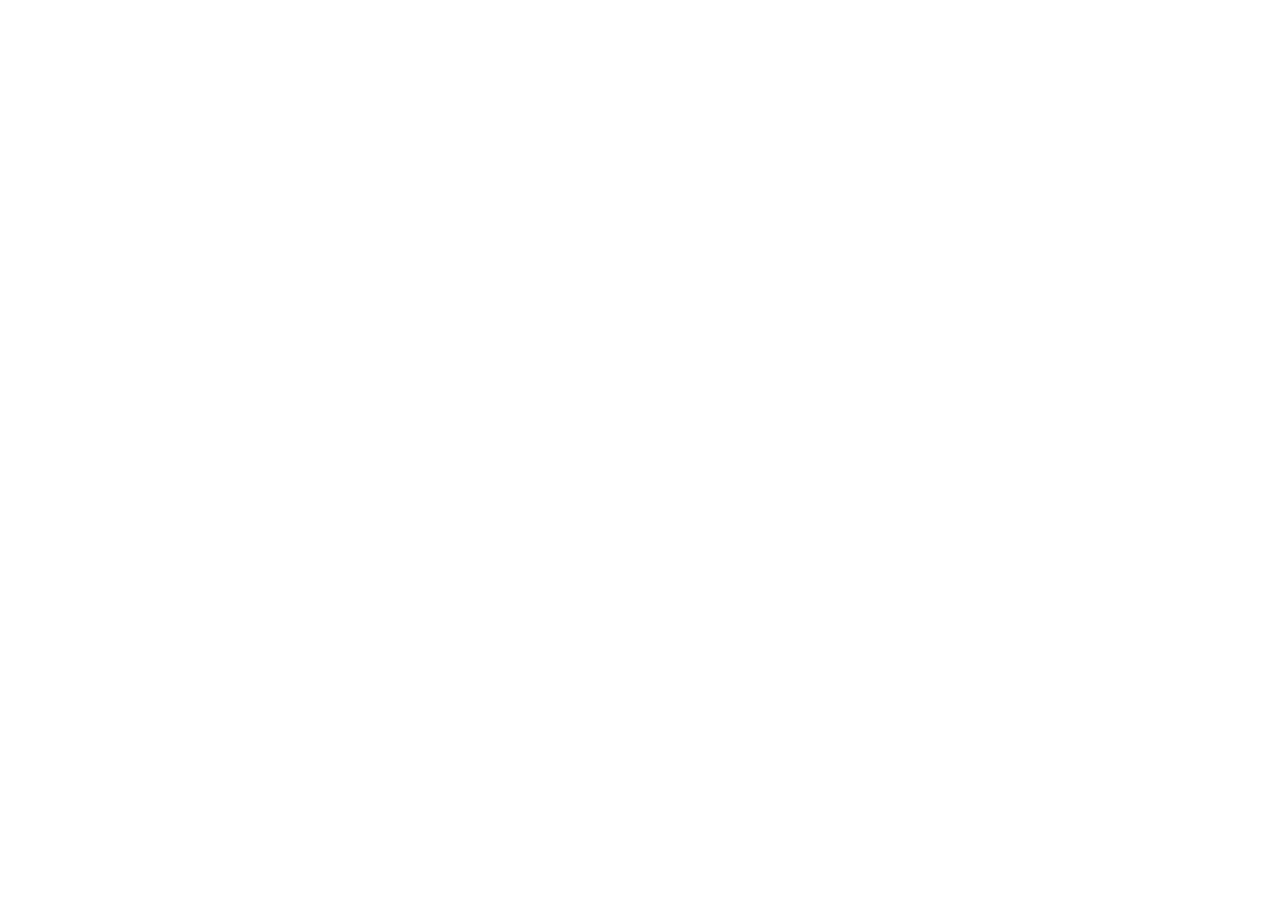
==== index.html @ 248a0bf5 "Added title and connected the stylesheet" ====
<!DOCTYPE html>
<html lang="en">

<head>
    <meta charset="UTF-8">
    <meta name="viewport" content="width=device-width, initial-scale=1.0"> 
    <link rel="stylesheet" href="style.css">
    <title>Frolik</title>
</head>

<body>

</body>

</html>
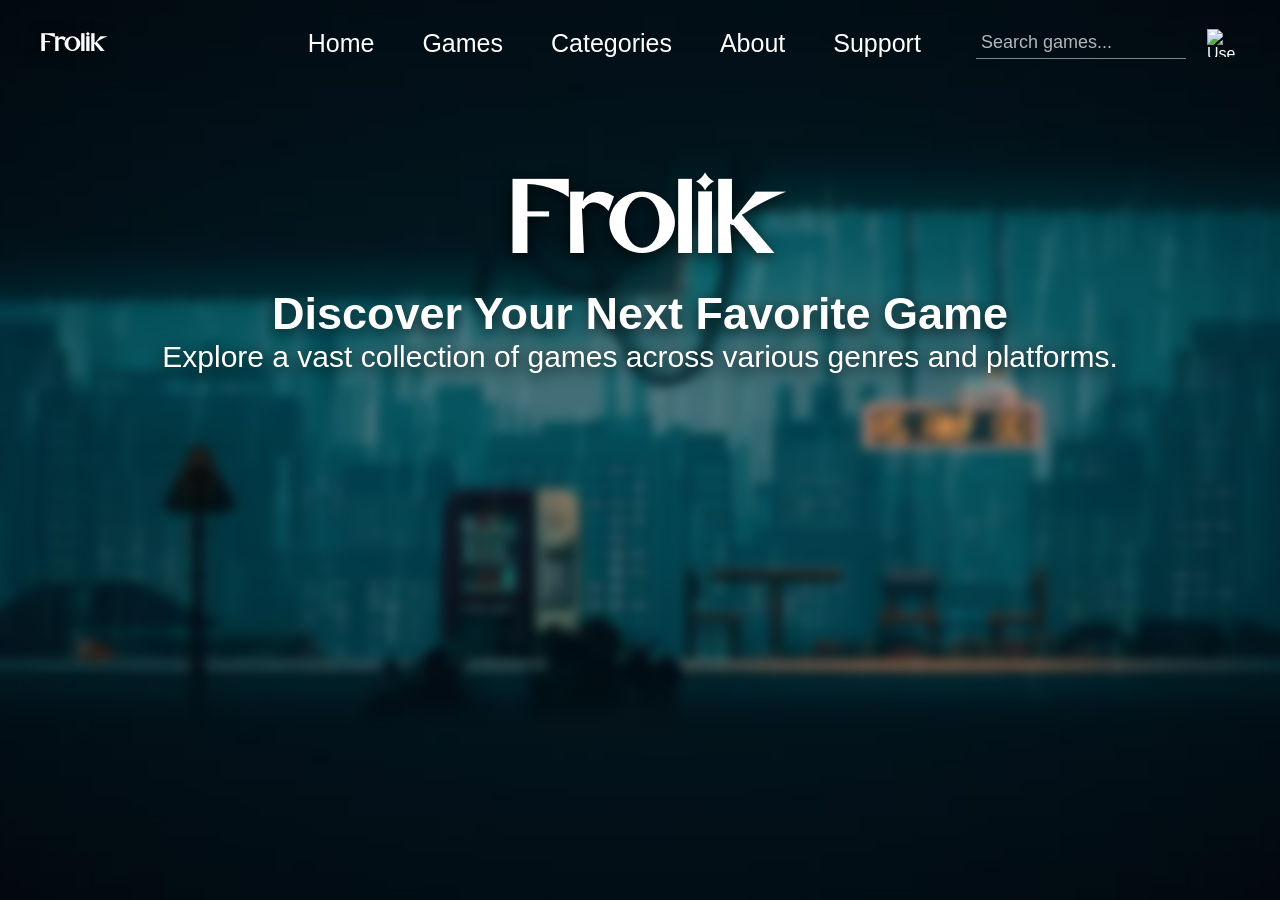
==== commit 95ccc985: "Designed HomePage with Html skeleton and Css styling along with hover and change feature" ====
--- a/index.html
+++ b/index.html
@@ -9,6 +9,36 @@
 </head>
 
 <body>
+    <nav class="navbar">
+        <div class="nav-left">
+            <h1><a href="#">Frolik</a></h1>
+        </div>
+
+        <ul class="nav-centre">
+            <li><a href="#">Home</a></li>
+            <li><a href="#">Games</a></li>
+            <li><a href="#">Categories</a></li>
+            <li><a href="#">About</a></li>
+            <li><a href="#">Support</a></li>
+        </ul>
+
+        <div class="nav-right">
+            <div class="search-bar">
+                <input type="text" placeholder="Search games...">
+            </div>
+            <div class="user-profile">
+                <a href="#"><img src="images/prof.png" alt="User Profile"></a>
+            </div>
+        </div>
+    </nav>
+
+    <header class="hero">
+        <div class="hero-content">
+            <h1>Frolik</h1>
+            <h2>Discover Your Next Favorite Game</h2>
+            <p>Explore a vast collection of games across various genres and platforms.</p>
+        </div>
+    </header>
 
 </body>
 
--- a/style.css
+++ b/style.css
@@ -0,0 +1,140 @@
+*{
+    font-family: 'Arial', sans-serif;
+    color: white;
+}
+
+@font-face{
+    font-family: 'Amoria';
+    src: url('Fonts/amoria.otf') format('opentype');
+}
+
+p, h1, h2{
+    margin: 0;
+    text-shadow: 0 4px 15px rgba(0, 0, 0, 0.8);
+}
+
+body::before{
+    background-image: url('Images/bg.jpg');
+    background-size: cover;
+    background-position: center;
+    content: '';
+    position: fixed;
+    top: 0;
+    left: 0;
+    z-index: -1;
+    width: 100%;
+    height: 100%;
+    pointer-events: none;
+    filter: blur(5px);
+    transform: scale(1.05);
+}
+
+.navbar{
+    display: flex;
+    justify-content: space-between;
+    position: relative;
+    align-items: center;
+    padding: 1rem 2rem;
+}
+
+.navbar img{
+    width: 28px;
+    height: 28px;
+}
+
+.nav-centre{
+    display: flex;
+    list-style: none;
+    position: absolute;
+    left: 50%;
+    transform: translateX(-57%);
+    gap: 3rem;
+}
+
+.nav-centre li a{
+    text-decoration: none;
+    font-weight: 500;
+    font-size: 25px;
+    transition: all 0.3s ease-out;
+}
+
+.nav-centre a:hover{
+    padding:5px;
+    border-radius: 20px;
+    background: rgba(255, 255, 255, 0.2);
+    box-shadow: 0 4px 15px rgba(0, 0, 0, 0.2);
+    backdrop-filter: blur(10px);
+    transition: all 0.3s ease;
+}
+
+.nav-left h1 a{
+    text-decoration: none;
+    font-family: 'Amoria';
+    transition: all 0.3s ease-out;
+}
+
+.nav-left h1 a:hover{
+    color: #D2CF9A;
+    transition: all 0.3s ease;
+}
+
+.nav-right{
+    display: flex;
+    justify-content: space-between;
+    align-items: center;
+    gap: 1rem;
+}
+
+nav .nav-right a{
+    padding: 5px 5px;
+    display: flex;
+    justify-content: center;
+    align-items: center;
+    transition: all 0.3s ease-out;
+}
+
+nav .nav-right a:hover{
+    border-radius: 20px;
+    background: rgba(255, 255, 255, 0.2);
+    box-shadow: 0 4px 15px rgba(0, 0, 0, 0.2);
+    backdrop-filter: blur(10px);
+    transition: all 0.3s ease-out;
+}
+
+.hero{
+    display: flex;
+    flex-direction: column;
+    justify-content: center;
+    align-items: center;
+    text-align: center;
+    font-size: 30px;
+    min-height: 42vh;
+    gap: 10px;
+}
+
+.hero h1{
+    font-family: 'Amoria';
+    font-size: 100px;
+    padding: 15px;
+}
+
+.search-bar input{
+    border-radius: 0px;
+    width: 200px;
+    padding: 5px;
+    border: none;
+    font-size: 18px;
+    background: transparent;
+    backdrop-filter: blur(10px);
+    border-bottom: 1px solid rgba(255, 255, 255, 0.5);
+}
+
+.search-bar input:focus{
+    outline: none;
+    border-color: rgba(255, 255, 255, 0.7);
+    color: white;
+}
+
+.search-bar input::placeholder{
+    color: rgba(255, 255, 255, 0.7);
+}
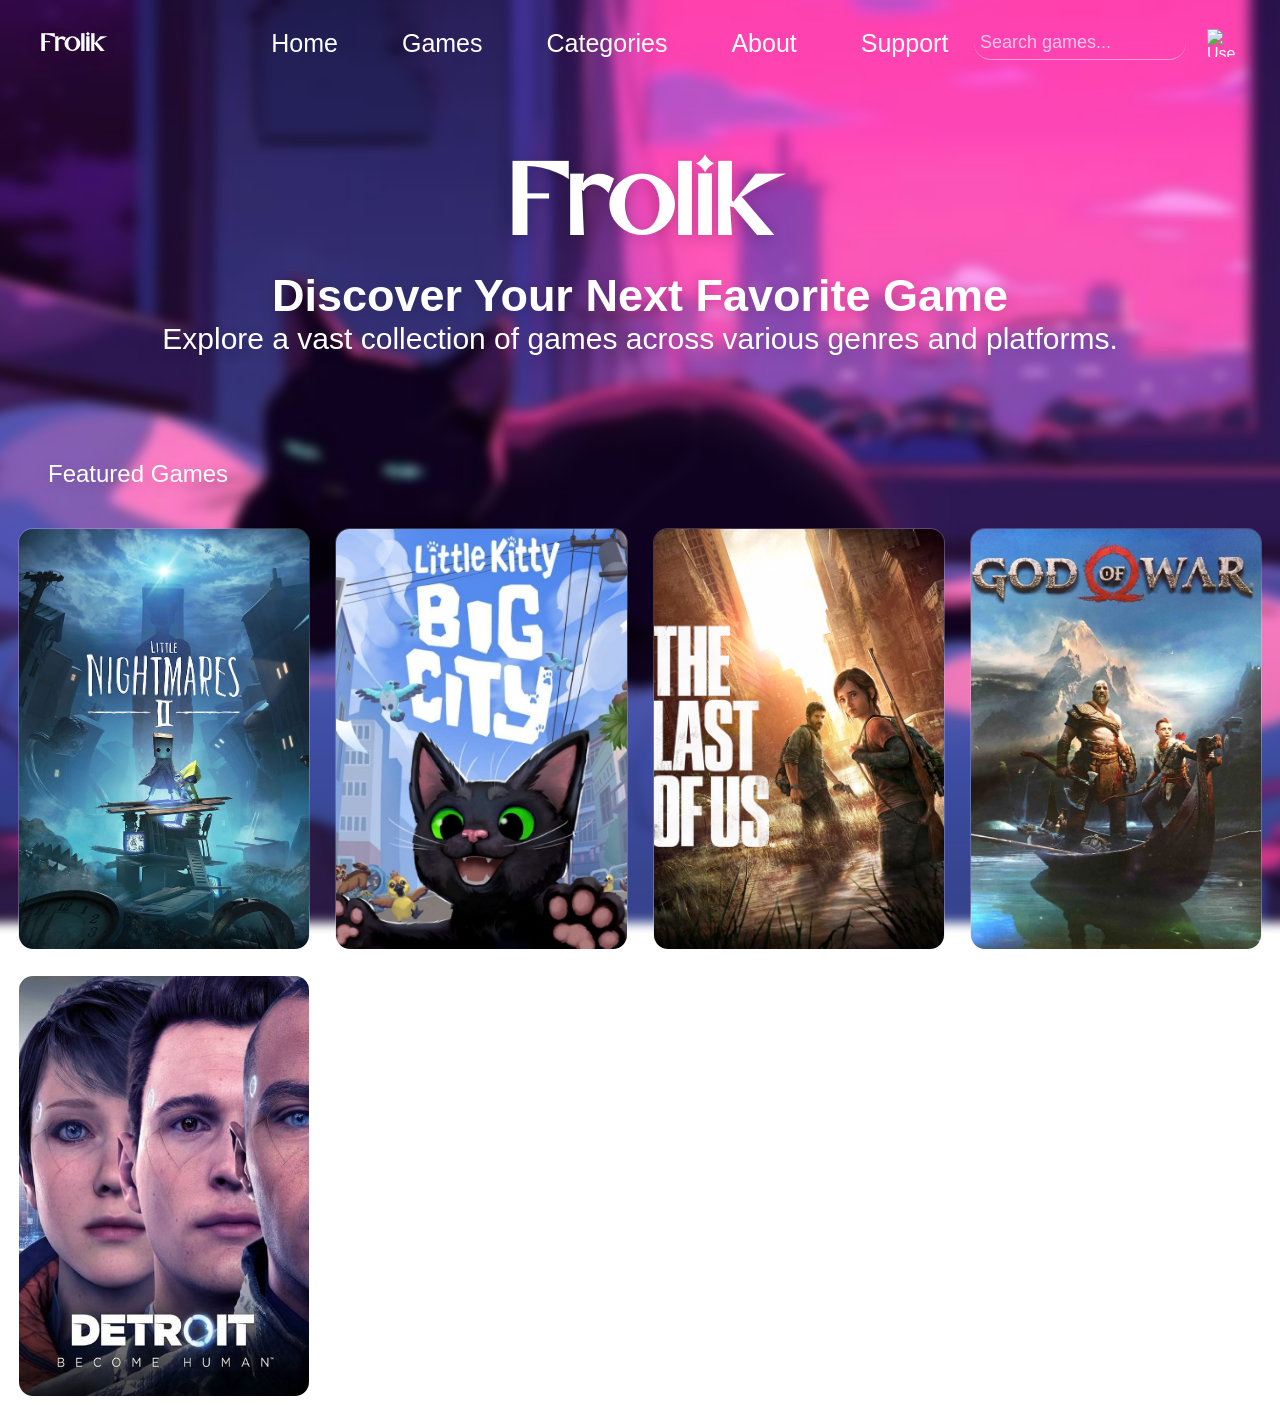
==== commit 03b1f14c: "Added the required stuff to Homepage other than the Footer" ====
--- a/index.html
+++ b/index.html
@@ -39,6 +39,27 @@
             <p>Explore a vast collection of games across various genres and platforms.</p>
         </div>
     </header>
+    <section class="games-scroll">
+        <h2>Featured Games</h2>
+        <div class="cards-container">
+            <div class="game-card">
+                <img src="Images/cover1.jpg" alt="Game Cover">
+            </div>
+                        <div class="game-card">
+                <img src="Images/cover2.jpg" alt="Game Cover">
+            </div>
+                        <div class="game-card">
+                <img src="Images/cover3.jpg" alt="Game Cover">
+            </div>
+                        <div class="game-card">
+                <img src="Images/cover4.jpg" alt="Game Cover">
+            </div>
+                        <div class="game-card">
+                <img src="Images/cover5.jpg" alt="Game Cover">
+            </div>
+        </div>
+
+    </section>
 
 </body>
 
--- a/style.css
+++ b/style.css
@@ -1,5 +1,5 @@
 *{
-    font-family: 'Arial', sans-serif;
+    font-family: 'Inter', sans-serif;
     color: white;
 }
 
@@ -8,15 +8,26 @@
     src: url('Fonts/amoria.otf') format('opentype');
 }
 
+@font-face{
+    font-family: 'Aurora';
+    src: url('Fonts/aurora.otf') format('opentype');
+}
+
+@font-face{
+    font-family: 'Magic';
+    src: url('Fonts/magicretro.ttf') format('truetype');
+}
+
 p, h1, h2{
     margin: 0;
-    text-shadow: 0 4px 15px rgba(0, 0, 0, 0.8);
+    text-shadow: 0 4px 15px rgba(0, 0, 0, 0.2);
 }
 
 body::before{
-    background-image: url('Images/bg.jpg');
+    background-image: url('Images/bg5.jpg');
     background-size: cover;
     background-position: center;
+    background-repeat: no-repeat;
     content: '';
     position: fixed;
     top: 0;
@@ -48,7 +59,7 @@
     position: absolute;
     left: 50%;
     transform: translateX(-57%);
-    gap: 3rem;
+    gap: 4rem;
 }
 
 .nav-centre li a{
@@ -61,7 +72,7 @@
 .nav-centre a:hover{
     padding:5px;
     border-radius: 20px;
-    background: rgba(255, 255, 255, 0.2);
+    background: rgba(255, 255, 255, 0.1);
     box-shadow: 0 4px 15px rgba(0, 0, 0, 0.2);
     backdrop-filter: blur(10px);
     transition: all 0.3s ease;
@@ -74,7 +85,7 @@
 }
 
 .nav-left h1 a:hover{
-    color: #D2CF9A;
+    font-size: 30px;
     transition: all 0.3s ease;
 }
 
@@ -98,7 +109,7 @@
     background: rgba(255, 255, 255, 0.2);
     box-shadow: 0 4px 15px rgba(0, 0, 0, 0.2);
     backdrop-filter: blur(10px);
-    transition: all 0.3s ease-out;
+    transition: all 0.3s ease-in;
 }
 
 .hero{
@@ -108,7 +119,7 @@
     align-items: center;
     text-align: center;
     font-size: 30px;
-    min-height: 42vh;
+    min-height: 38vh;
     gap: 10px;
 }
 
@@ -119,9 +130,9 @@
 }
 
 .search-bar input{
-    border-radius: 0px;
+    border-radius: 50px;
     width: 200px;
-    padding: 5px;
+    padding: 6px;
     border: none;
     font-size: 18px;
     background: transparent;
@@ -131,10 +142,46 @@
 
 .search-bar input:focus{
     outline: none;
+    width: 210px;
     border-color: rgba(255, 255, 255, 0.7);
     color: white;
 }
 
 .search-bar input::placeholder{
     color: rgba(255, 255, 255, 0.7);
+}
+
+.cards-container{
+    display: grid;
+    grid-template-columns: repeat(auto-fit, minmax(260px, 1fr));
+    gap: 25px;
+    padding: 0px 10px;
+}
+
+.game-card img{
+    display: block;
+    width: 100%;
+    height: 420px;
+    object-fit: cover;
+    object-position: top;
+}
+
+.game-card{
+    background: rgba(255, 255, 255, 0.08);
+    backdrop-filter: blur(12px);
+    border: 1px solid rgba(255, 255, 255, 0.15);
+    border-radius: 15px;
+    overflow: hidden;
+    transition: transform 0.3s ease, box-shadow 0.3s ease;
+}
+
+.game-card:hover{
+    transform: translateY(-8px);
+    border-color: rgba(255, 255, 255, 0.4);
+}
+
+.games-scroll h2{
+    text-align: left;
+    padding: 40px;
+    font-weight: lighter;
 }
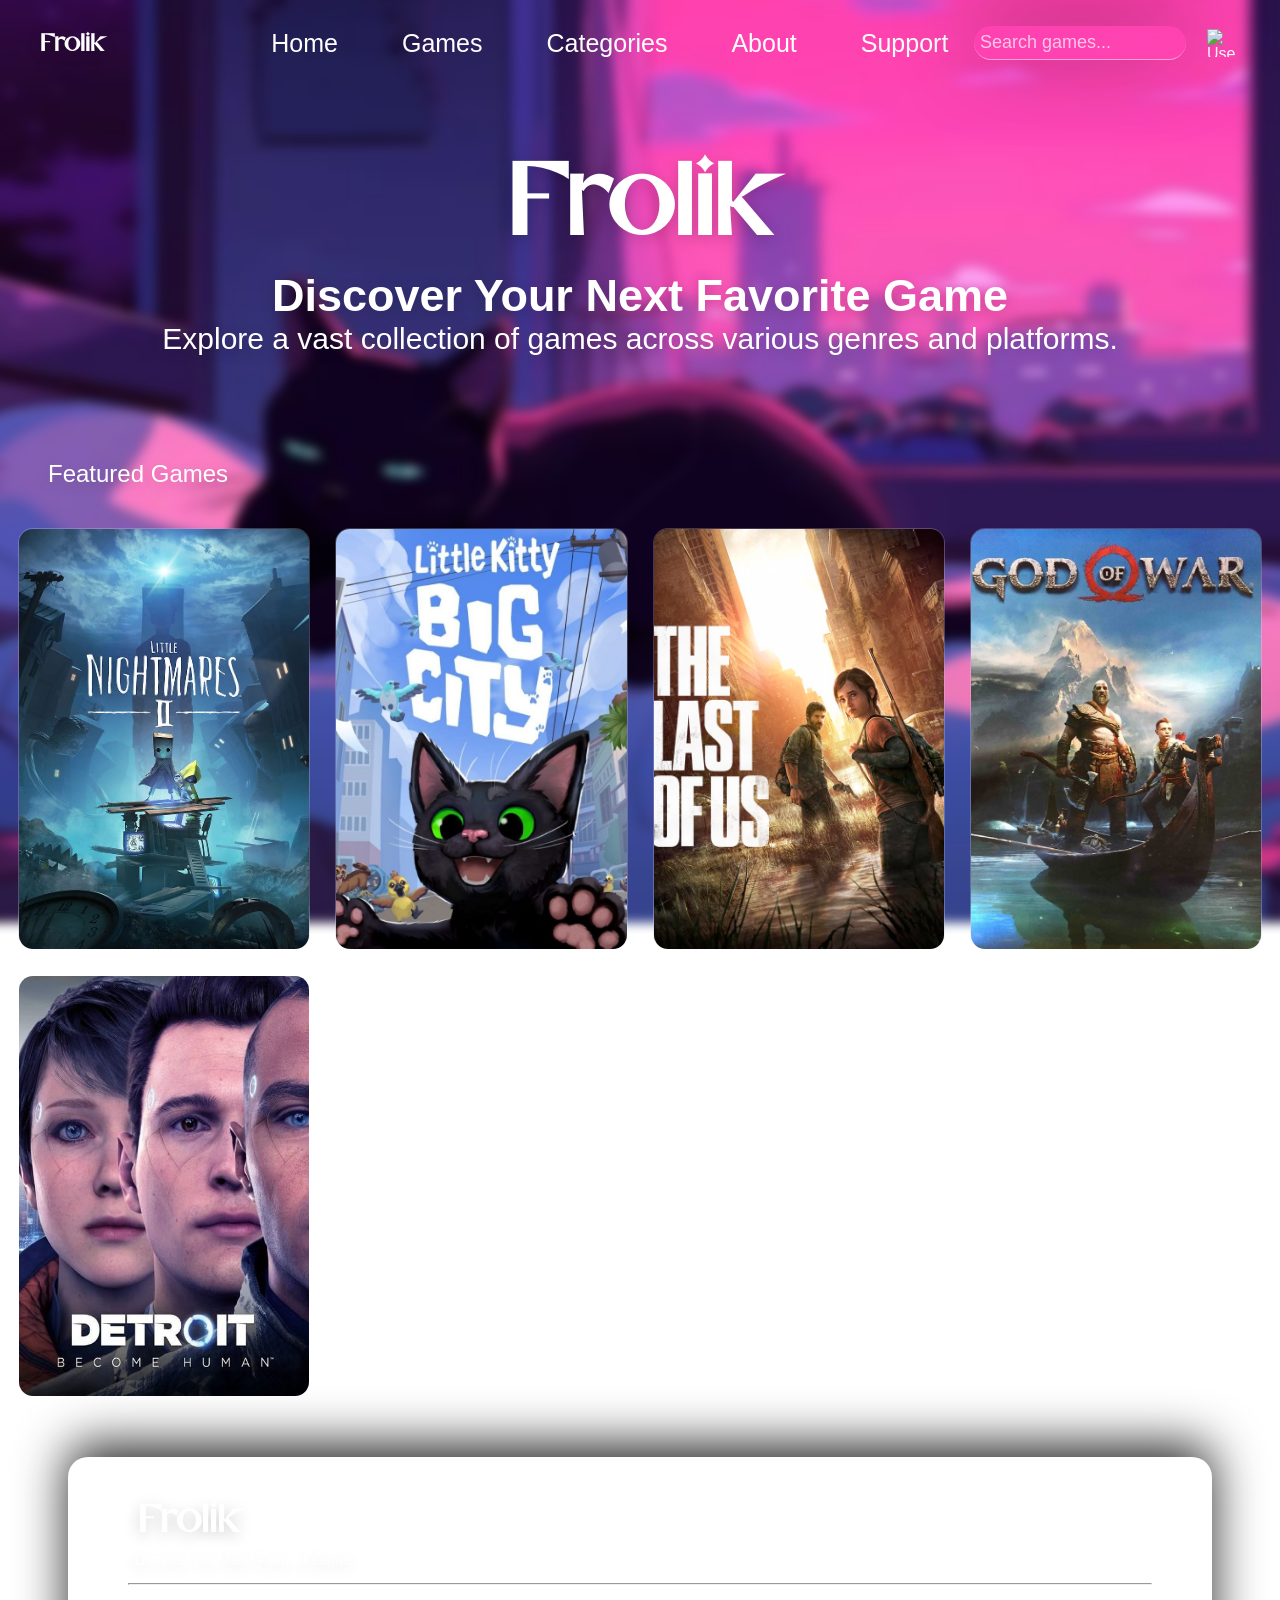
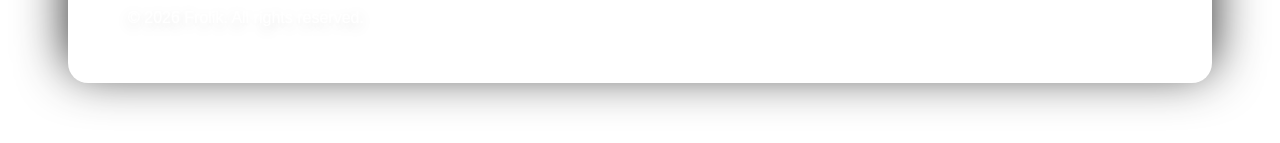
==== commit 3c66205f: "Added the footer and some changes to the overall look" ====
--- a/index.html
+++ b/index.html
@@ -58,8 +58,30 @@
                 <img src="Images/cover5.jpg" alt="Game Cover">
             </div>
         </div>
-
     </section>
+    <div class="footer">
+        <div class="footer-top"> 
+            <div class="footer-left">
+                <h2>Frolik</h2>
+                <p>Discover Your Next Favorite Game</p>
+            </div>
+            <ul class="footer-right">
+                <li><a href="#">Home</a></li>
+                <li><a href="#">Games</a></li>
+                <li><a href="#">Categories</a></li>
+                <li><a href="#">About</a></li>
+                <li><a href="#">Support</a></li>
+            </ul>
+        </div>
+        <hr>
+        <div class="footer-bottom">
+            <p>© 2026 Frolik. All rights reserved.</p>
+            <ul>
+                <a href="#">Privacy Policy</a>
+                <a href="#">Terms of Service</a>
+            </ul>
+        </div>
+    </div>
 
 </body>
 
--- a/style.css
+++ b/style.css
@@ -138,6 +138,7 @@
     background: transparent;
     backdrop-filter: blur(10px);
     border-bottom: 1px solid rgba(255, 255, 255, 0.5);
+    box-shadow: 0 -12px 90px rgba(0, 0, 0, 0.45);
 }
 
 .search-bar input:focus{
@@ -145,6 +146,7 @@
     width: 210px;
     border-color: rgba(255, 255, 255, 0.7);
     color: white;
+    box-shadow: 0 -12px 90px rgba(0, 0, 0, 0.45);
 }
 
 .search-bar input::placeholder{
@@ -184,4 +186,69 @@
     text-align: left;
     padding: 40px;
     font-weight: lighter;
+}
+
+.footer{
+    margin: 60px;
+    padding: 40px 60px;
+    background: transparent;
+    backdrop-filter: blur(15px);
+    border-top: 1px solid rgba(255, 255, 255, 0.15);
+    border-radius: 20px ;
+    box-shadow: 0 -12px 50px rgba(0, 0, 0, 0.85);
+}
+
+.footer-top{
+    display: flex;
+    justify-content: space-between;
+    align-items: center;
+}
+
+.footer-left h2{
+
+    padding: 5px 10px;
+    font-family: 'Amoria';
+    font-size: 38px
+}
+
+.footer-left p{
+    color: rgba(255, 255, 255, 0.7);
+    font-size: 14px;
+    padding: 7px;
+}
+
+.footer-left p:hover{
+    color: #ffffff;
+}
+
+.footer-right{
+    display: flex;
+    list-style: none;
+    gap: 25px;
+}
+
+.footer-right a{
+    color: rgba(255, 255, 255, 0.7);
+    text-decoration: none;
+    font-size: 20px;
+}
+
+.footer-right a:hover{
+    color: #ffffff;
+}
+
+.footer-bottom{
+    display: flex;
+    align-items: center;
+    justify-content: space-between;
+}
+
+.footer-bottom a{
+    color: rgba(255, 255, 255, 0.7);
+    text-decoration: none;
+    padding: 10px;;
+}
+
+.footer-bottom a:hover{
+    color: white;
 }
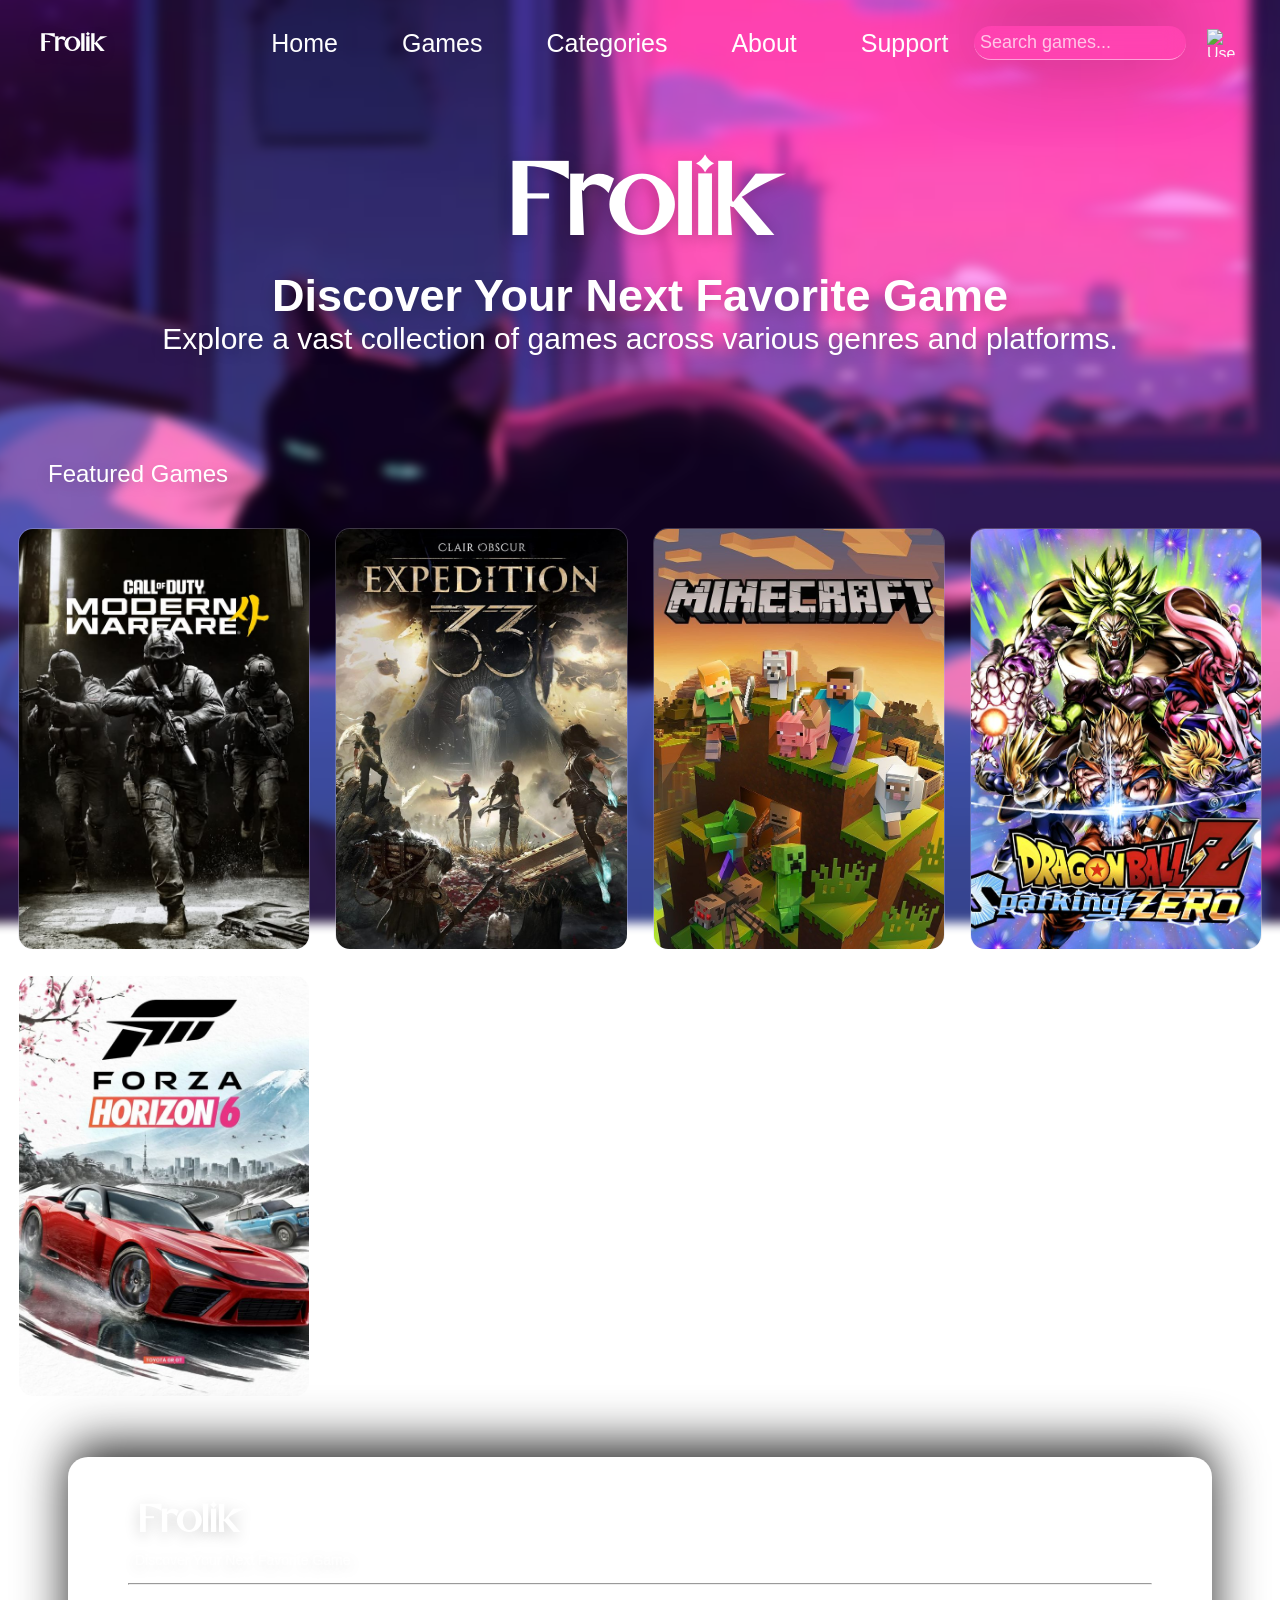
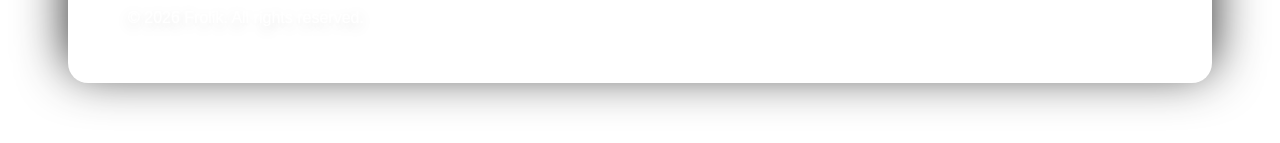
==== commit 28c5e15a: "changed covers and added adjustability for phone" ====
--- a/index.html
+++ b/index.html
@@ -43,19 +43,19 @@
         <h2>Featured Games</h2>
         <div class="cards-container">
             <div class="game-card">
-                <img src="Images/cover1.jpg" alt="Game Cover">
+                <img src="Images/featured1.jpg" alt="Game Cover">
             </div>
                         <div class="game-card">
-                <img src="Images/cover2.jpg" alt="Game Cover">
+                <img src="Images/featured2.jpg" alt="Game Cover">
             </div>
                         <div class="game-card">
-                <img src="Images/cover3.jpg" alt="Game Cover">
+                <img src="Images/featured3.jpg" alt="Game Cover">
             </div>
                         <div class="game-card">
-                <img src="Images/cover4.jpg" alt="Game Cover">
+                <img src="Images/featured4.jpg" alt="Game Cover">
             </div>
                         <div class="game-card">
-                <img src="Images/cover5.jpg" alt="Game Cover">
+                <img src="Images/featured5.jpg" alt="Game Cover">
             </div>
         </div>
     </section>
--- a/style.css
+++ b/style.css
@@ -1,3 +1,64 @@
+@media (max-width: 768px) {
+
+    .navbar {
+        padding: 15px 20px;
+        flex-wrap: wrap;
+        gap: 10px;
+    }
+
+    .nav-centre {
+        display: none;
+    }
+
+    .search-bar input {
+        width: 140px;
+    }
+
+    .hero h1, .detail-content h2 {
+        font-size: 32px;
+    }
+
+    .games-scroll {
+        padding: 20px;
+    }
+
+    .cards-container {
+        display: grid;
+        grid-template-columns: repeat(2, 1fr);
+        gap: 15px;
+    }
+
+    .game-card {
+        width: 100%;
+        height: 220px;
+    }
+
+    .big-card {
+        height: 200px;
+    }
+
+    .game-info-box .specs {
+        flex-direction: column;
+        gap: 8px;
+    }
+
+    .footer {
+        padding: 30px 20px;
+    }
+
+    .footer-top, .footer-bottom {
+        flex-direction: column;
+        text-align: center;
+        gap: 15px;
+    }
+
+    .footer-right {
+        flex-wrap: wrap;
+        justify-content: center;
+        gap: 15px;
+    }
+}
+
 *{
     font-family: 'Inter', sans-serif;
     color: white;
@@ -173,6 +234,7 @@
     backdrop-filter: blur(12px);
     border: 1px solid rgba(255, 255, 255, 0.15);
     border-radius: 15px;
+    display: block;
     overflow: hidden;
     transition: transform 0.3s ease, box-shadow 0.3s ease;
 }
@@ -251,4 +313,44 @@
 
 .footer-bottom a:hover{
     color: white;
+}
+
+#detail-scroll{
+    padding-top: 100px;
+    padding-left: 50px;
+    padding-right: 50px;
+}
+
+.big-card {
+    width: 100%;
+    height: 500px;
+    border-radius: 16px;
+    overflow: hidden;
+    margin-bottom: 30px;
+    box-shadow: 0 15px 40px rgba(0, 0, 0, 0.6);
+    transition: transform 0.3s ease, box-shadow 0.3s ease;
+}
+
+.big-card img {
+    width: 100%;
+    height: 100%;
+    object-fit: cover;
+    display: block;
+    object-position: center 8%;
+}
+
+.big-card:hover{
+    transform: translateY(-8px);
+    border-color: rgba(255, 255, 255, 0.4);
+}
+
+.detail-hero{
+    text-align: center;
+    padding-top: 60px;
+    padding-right: 39px;;
+    font-size: 30px;
+}
+
+#detroit-img{
+    object-position: center 80%;
 }
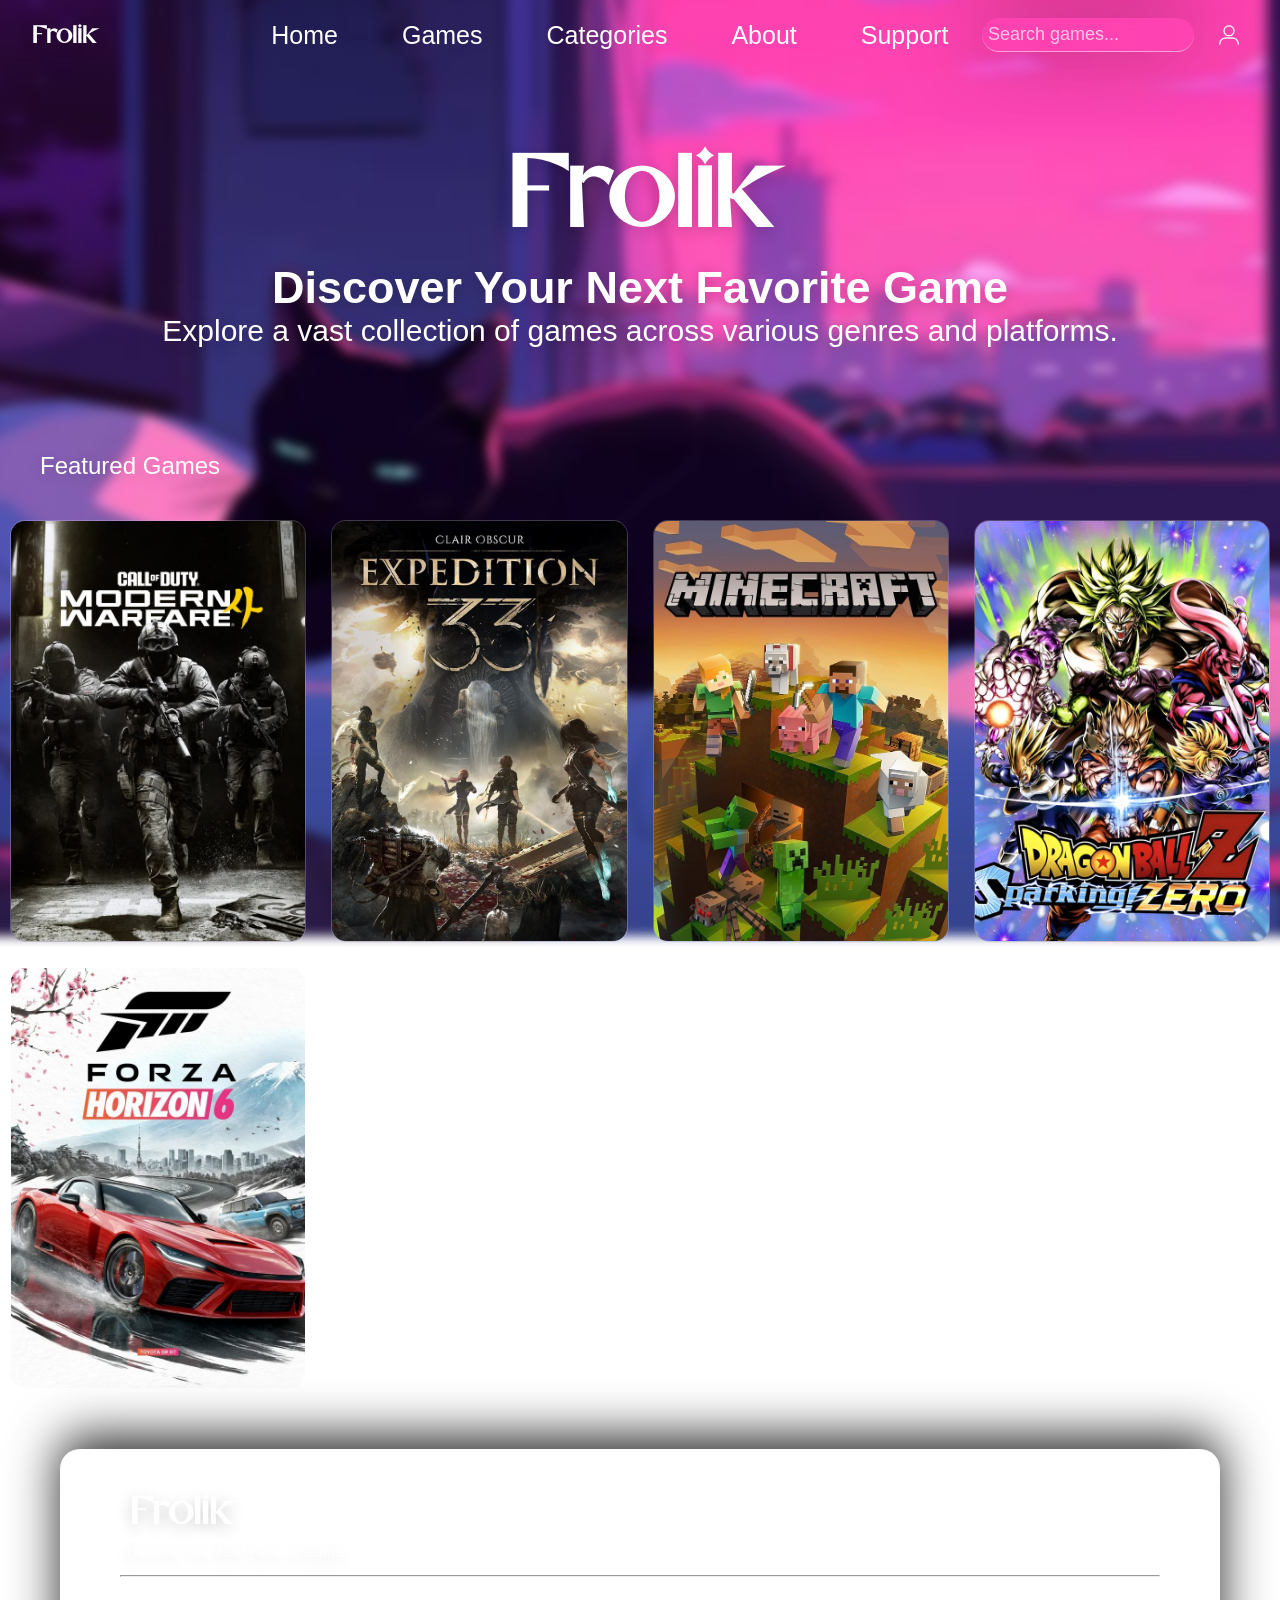
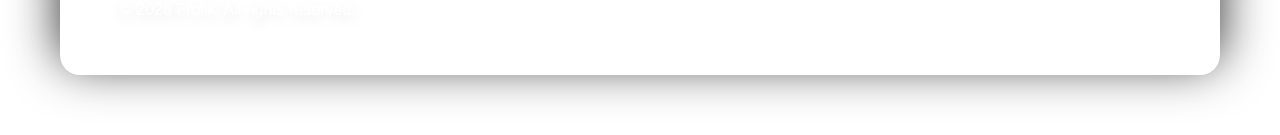
==== commit ee1b3391: "still figuring out" ====
--- a/index.html
+++ b/index.html
@@ -27,7 +27,7 @@
                 <input type="text" placeholder="Search games...">
             </div>
             <div class="user-profile">
-                <a href="#"><img src="images/prof.png" alt="User Profile"></a>
+                <a href="#"><img src="Images/prof.png" alt="User Profile"></a>
             </div>
         </div>
     </nav>
--- a/style.css
+++ b/style.css
@@ -1,64 +1,3 @@
-@media (max-width: 768px) {
-
-    .navbar {
-        padding: 15px 20px;
-        flex-wrap: wrap;
-        gap: 10px;
-    }
-
-    .nav-centre {
-        display: none;
-    }
-
-    .search-bar input {
-        width: 140px;
-    }
-
-    .hero h1, .detail-content h2 {
-        font-size: 32px;
-    }
-
-    .games-scroll {
-        padding: 20px;
-    }
-
-    .cards-container {
-        display: grid;
-        grid-template-columns: repeat(2, 1fr);
-        gap: 15px;
-    }
-
-    .game-card {
-        width: 100%;
-        height: 220px;
-    }
-
-    .big-card {
-        height: 200px;
-    }
-
-    .game-info-box .specs {
-        flex-direction: column;
-        gap: 8px;
-    }
-
-    .footer {
-        padding: 30px 20px;
-    }
-
-    .footer-top, .footer-bottom {
-        flex-direction: column;
-        text-align: center;
-        gap: 15px;
-    }
-
-    .footer-right {
-        flex-wrap: wrap;
-        justify-content: center;
-        gap: 15px;
-    }
-}
-
 *{
     font-family: 'Inter', sans-serif;
     color: white;
@@ -84,21 +23,28 @@
     text-shadow: 0 4px 15px rgba(0, 0, 0, 0.2);
 }
 
-body::before{
+html, body {
+    margin: 0;
+    padding: 0;
+    min-height: 100%;
+    overflow-x: hidden;
+}
+
+body::before {
     background-image: url('Images/bg5.jpg');
     background-size: cover;
-    background-position: center;
+    background-position: center center;
     background-repeat: no-repeat;
     content: '';
     position: fixed;
     top: 0;
     left: 0;
     z-index: -1;
-    width: 100%;
-    height: 100%;
+    width: 100vw;
+    height: 100lvh;
     pointer-events: none;
     filter: blur(5px);
-    transform: scale(1.05);
+    transform: scale(1.08);
 }
 
 .navbar{
@@ -353,4 +299,100 @@
 
 #detroit-img{
     object-position: center 80%;
-}+}
+
+@media (max-width: 768px) {
+    /* 1. Navbar ko mobile ke mutabiq compact karein */
+    .navbar {
+        padding: 15px 20px;
+        justify-content: space-between;
+    }
+
+    .nav-centre {
+        display: none; /* Choti screen par menu links chhupa dein taake logo aur search bar na dabein */
+    }
+
+    .nav-right {
+        gap: 10px;
+    }
+
+    .search-bar input {
+        width: 130px;
+        font-size: 13px;
+    }
+
+    /* 2. Hero section ki spacing aur font size adjust karein */
+    .hero {
+        padding: 120px 20px 40px 20px;
+        text-align: center;
+    }
+
+    .hero-content h1 {
+        font-size: 42px;
+    }
+
+    .hero-content h2 {
+        font-size: 20px;
+    }
+
+    .hero-content p {
+        font-size: 14px;
+    }
+
+    /* 3. Featured Games section aur 5 cards ko 2-column grid banayein */
+    .games-scroll {
+        padding: 20px;
+    }
+
+    .games-scroll h2 {
+        font-size: 20px;
+        margin-bottom: 15px;
+    }
+
+    .cards-container {
+        display: grid;
+        grid-template-columns: repeat(2, 1fr); /* Ek row mein 2 cards */
+        gap: 15px;
+    }
+
+    .game-card {
+        width: 100%;
+        height: 210px;
+    }
+
+    .game-card img {
+    height: 220px;
+    }
+
+    /* 5th card (Detroit) aakhri row mein akela na latke, poori chaudai le */
+    .cards-container .game-card:last-child {
+        grid-column: span 2;
+        height: 230px;
+    }
+
+    /* 4. Footer ko vertically center aur stack karein */
+    .footer {
+        margin: 20px;
+        padding: 25px 20px;
+    }
+
+    .footer-top,
+    .footer-bottom {
+        flex-direction: column;
+        align-items: center;
+        text-align: center;
+        gap: 15px;
+    }
+
+    .footer-right {
+        flex-wrap: wrap;
+        justify-content: center;
+        gap: 12px 18px;
+    }
+
+    .footer-bottom ul {
+        display: flex;
+        gap: 15px;
+        padding: 0;
+    }
+}
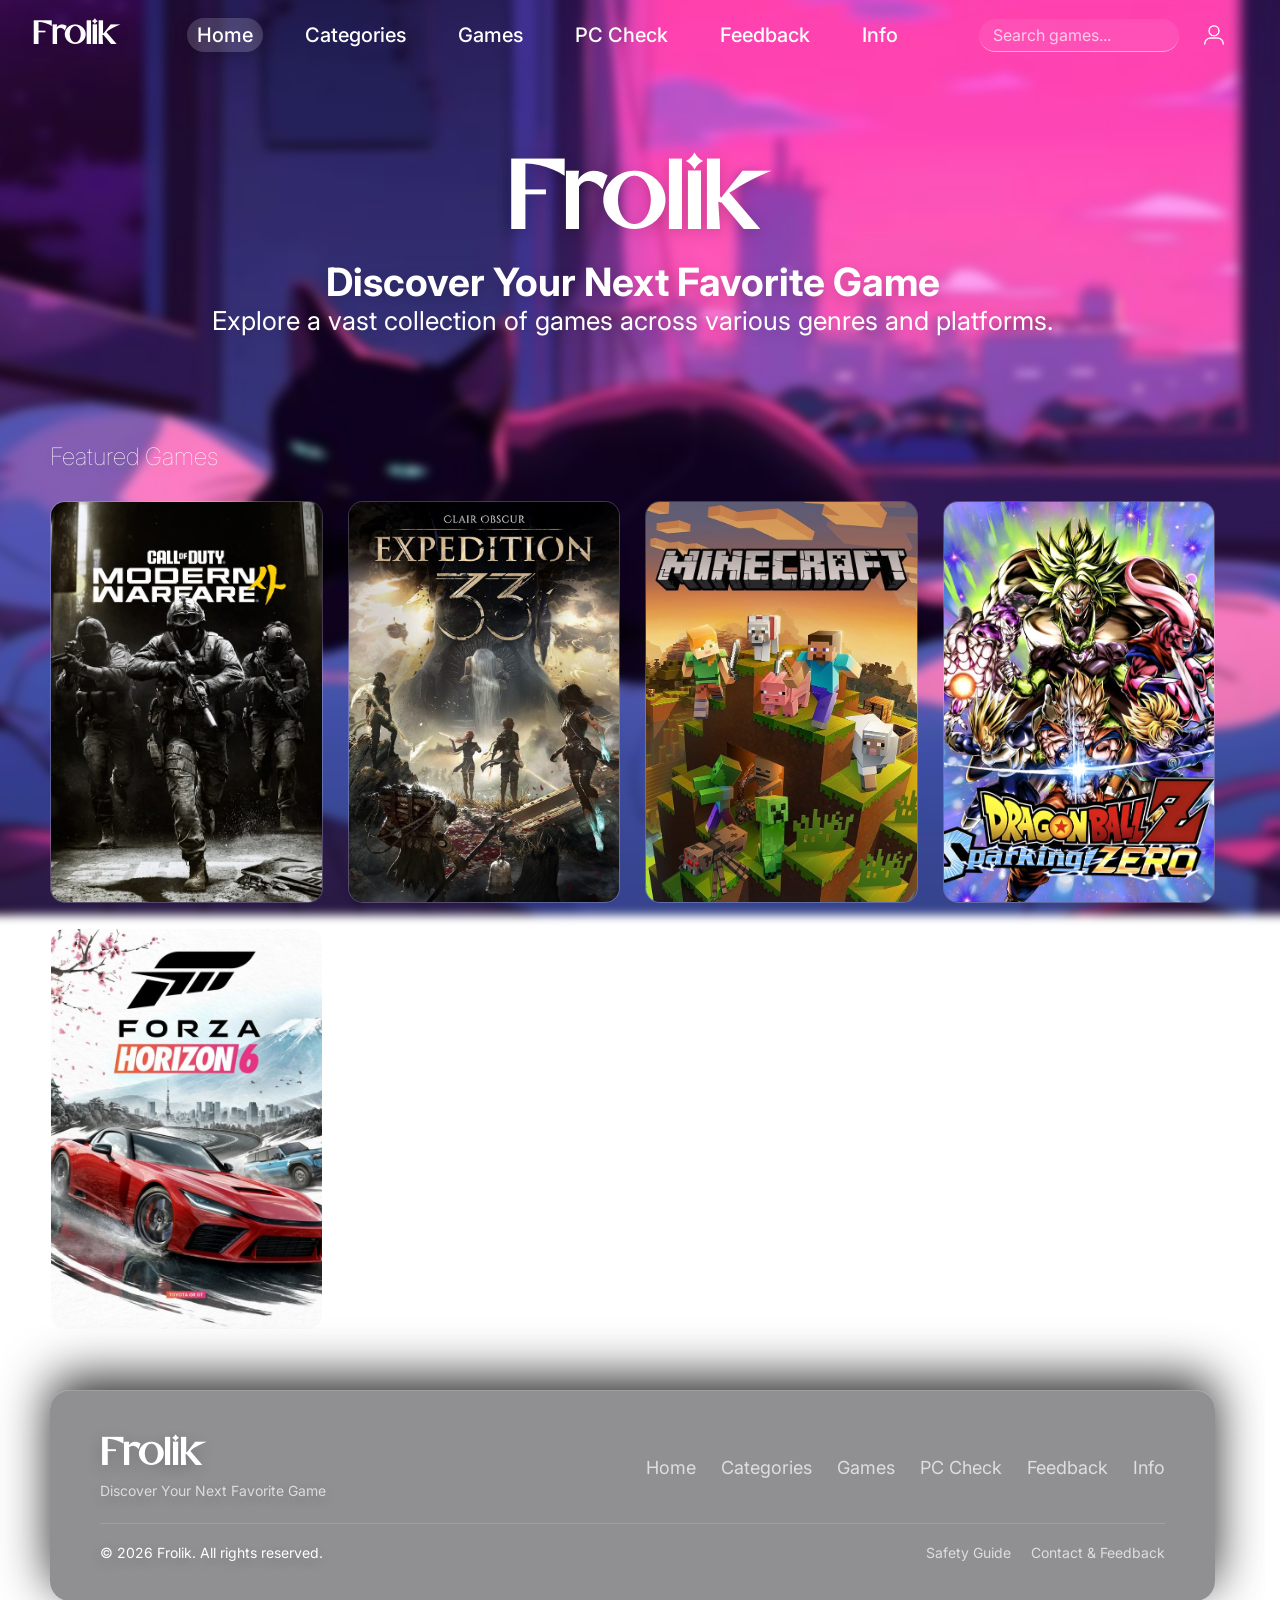
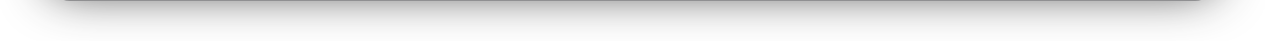
==== commit 73d7684e: "Add files via upload" ====
--- a/index.html
+++ b/index.html
@@ -1,25 +1,27 @@
-<!DOCTYPE html>
-<html lang="en">
-
-<head>
-    <meta charset="UTF-8">
-    <meta name="viewport" content="width=device-width, initial-scale=1.0"> 
-    <link rel="stylesheet" href="style.css">
-    <title>Frolik</title>
-</head>
-
-<body>
-    <nav class="navbar">
+<!DOCTYPE html>
+<html lang="en">
+
+<head>
+    <meta charset="UTF-8">
+    <meta name="viewport" content="width=device-width, initial-scale=1.0"> 
+    <link href="https://fonts.googleapis.com/css2?family=Inter:wght@400;500;600;700&display=swap" rel="stylesheet">
+    <link rel="stylesheet" href="style.css">
+    <title>Frolik - Home</title>
+</head>
+
+<body>
+        <nav class="navbar">
         <div class="nav-left">
-            <h1><a href="#">Frolik</a></h1>
+            <h1><a href="index.html">Frolik</a></h1>
         </div>
 
         <ul class="nav-centre">
-            <li><a href="#">Home</a></li>
-            <li><a href="#">Games</a></li>
-            <li><a href="#">Categories</a></li>
-            <li><a href="#">About</a></li>
-            <li><a href="#">Support</a></li>
+            <li><a href="index.html" class="active">Home</a></li>
+            <li><a href="categories.html">Categories</a></li>
+            <li><a href="games.html">Games</a></li>
+            <li><a href="pc-check.html">PC Check</a></li>
+            <li><a href="feedback.html">Feedback</a></li>
+            <li><a href="info.html">Info</a></li>
         </ul>
 
         <div class="nav-right">
@@ -27,62 +29,63 @@
                 <input type="text" placeholder="Search games...">
             </div>
             <div class="user-profile">
-                <a href="#"><img src="Images/prof.png" alt="User Profile"></a>
+                <a href="feedback.html"><img src="Images/prof.png" alt="User Profile"></a>
             </div>
         </div>
-    </nav>
-
-    <header class="hero">
-        <div class="hero-content">
-            <h1>Frolik</h1>
-            <h2>Discover Your Next Favorite Game</h2>
-            <p>Explore a vast collection of games across various genres and platforms.</p>
-        </div>
-    </header>
-    <section class="games-scroll">
-        <h2>Featured Games</h2>
-        <div class="cards-container">
-            <div class="game-card">
-                <img src="Images/featured1.jpg" alt="Game Cover">
-            </div>
-                        <div class="game-card">
-                <img src="Images/featured2.jpg" alt="Game Cover">
-            </div>
-                        <div class="game-card">
-                <img src="Images/featured3.jpg" alt="Game Cover">
-            </div>
-                        <div class="game-card">
-                <img src="Images/featured4.jpg" alt="Game Cover">
-            </div>
-                        <div class="game-card">
-                <img src="Images/featured5.jpg" alt="Game Cover">
-            </div>
-        </div>
-    </section>
-    <div class="footer">
-        <div class="footer-top"> 
+    </nav>
+
+    <header class="hero">
+        <div class="hero-content">
+            <h1>Frolik</h1>
+            <h2>Discover Your Next Favorite Game</h2>
+            <p>Explore a vast collection of games across various genres and platforms.</p>
+        </div>
+    </header>
+    <section class="games-scroll">
+        <h2>Featured Games</h2>
+        <div class="cards-container">
+            <div class="game-card">
+                <img src="Images/featured1.jpg" alt="Game Cover">
+            </div>
+                        <div class="game-card">
+                <img src="Images/featured2.jpg" alt="Game Cover">
+            </div>
+                        <div class="game-card">
+                <img src="Images/featured3.jpg" alt="Game Cover">
+            </div>
+                        <div class="game-card">
+                <img src="Images/featured4.jpg" alt="Game Cover">
+            </div>
+                        <div class="game-card">
+                <img src="Images/featured5.jpg" alt="Game Cover">
+            </div>
+        </div>
+    </section>
+        <div class="footer">
+        <div class="footer-top">
             <div class="footer-left">
                 <h2>Frolik</h2>
                 <p>Discover Your Next Favorite Game</p>
             </div>
             <ul class="footer-right">
-                <li><a href="#">Home</a></li>
-                <li><a href="#">Games</a></li>
-                <li><a href="#">Categories</a></li>
-                <li><a href="#">About</a></li>
-                <li><a href="#">Support</a></li>
+                <li><a href="index.html">Home</a></li>
+                <li><a href="categories.html">Categories</a></li>
+                <li><a href="games.html">Games</a></li>
+                <li><a href="pc-check.html">PC Check</a></li>
+                <li><a href="feedback.html">Feedback</a></li>
+                <li><a href="info.html">Info</a></li>
             </ul>
         </div>
         <hr>
         <div class="footer-bottom">
             <p>© 2026 Frolik. All rights reserved.</p>
             <ul>
-                <a href="#">Privacy Policy</a>
-                <a href="#">Terms of Service</a>
+                <a href="info.html">Safety Guide</a>
+                <a href="feedback.html">Contact &amp; Feedback</a>
             </ul>
         </div>
-    </div>
-
-</body>
-
+    </div>
+
+</body>
+
 </html>
--- a/style.css
+++ b/style.css
@@ -1,398 +1,607 @@
-*{
-    font-family: 'Inter', sans-serif;
-    color: white;
-}
-
-@font-face{
-    font-family: 'Amoria';
-    src: url('Fonts/amoria.otf') format('opentype');
-}
-
-@font-face{
-    font-family: 'Aurora';
-    src: url('Fonts/aurora.otf') format('opentype');
-}
-
-@font-face{
-    font-family: 'Magic';
-    src: url('Fonts/magicretro.ttf') format('truetype');
-}
-
-p, h1, h2{
-    margin: 0;
-    text-shadow: 0 4px 15px rgba(0, 0, 0, 0.2);
-}
-
-html, body {
+* {
+    font-family: 'Inter', sans-serif;
+    color: white;
+    box-sizing: border-box;
+}
+
+@font-face {
+    font-family: 'Amoria';
+    src: url('Fonts/amoria.otf') format('opentype');
+}
+
+@font-face {
+    font-family: 'Aurora';
+    src: url('Fonts/aurora.otf') format('opentype');
+}
+
+@font-face {
+    font-family: 'Magic';
+    src: url('Fonts/magicretro.ttf') format('truetype');
+}
+
+p, h1, h2 {
+    margin: 0;
+    text-shadow: 0 4px 15px rgba(0, 0, 0, 0.2);
+}
+
+html, body {
+    margin: 0;
+    padding: 0;
+    min-height: 100%;
+    overflow-x: hidden;
+}
+
+body::before {
+    content: '';
+    position: fixed;
+    top: -15px;
+    left: -15px;
+    right: -15px;
+    bottom: -15px;
+    background-image: url('Images/bg5.jpg');
+    background-size: cover;
+    background-position: center center;
+    background-repeat: no-repeat;
+    z-index: -1;
+    pointer-events: none;
+    filter: blur(5px);
+}
+
+.navbar {
+    display: flex;
+    justify-content: space-between;
+    position: relative;
+    align-items: center;
+    padding: 1rem 2rem;
+    width: 100%;
+    z-index: 100;
+}
+
+.navbar img {
+    width: 28px;
+    height: 28px;
+    display: block;
+}
+
+.nav-centre {
+    display: flex;
+    list-style: none;
+    margin: 0;
+    padding: 0;
+    gap: 2.5rem;
+}
+
+.nav-centre li a {
+    text-decoration: none;
+    font-weight: 500;
+    font-size: 20px;
+    transition: all 0.3s ease-out;
+}
+
+.nav-centre a:hover {
+    padding: 5px 12px;
+    border-radius: 20px;
+    background: rgba(255, 255, 255, 0.1);
+    box-shadow: 0 4px 15px rgba(0, 0, 0, 0.2);
+    backdrop-filter: blur(10px);
+}
+
+.nav-left h1 a {
+    text-decoration: none;
+    font-family: 'Amoria';
+    font-size: 32px;
+    transition: all 0.3s ease-out;
+}
+
+.nav-right {
+    display: flex;
+    align-items: center;
+    gap: 1rem;
+}
+
+nav .nav-right a {
+    padding: 5px;
+    display: flex;
+    justify-content: center;
+    align-items: center;
+    transition: all 0.3s ease-out;
+}
+
+nav .nav-right a:hover {
+    border-radius: 20px;
+    background: rgba(255, 255, 255, 0.2);
+    backdrop-filter: blur(10px);
+}
+
+.hero {
+    display: flex;
+    flex-direction: column;
+    justify-content: center;
+    align-items: center;
+    text-align: center;
+    font-size: 26px;
+    min-height: 38vh;
+    padding: 20px;
+    gap: 10px;
+}
+
+.hero h1 {
+    font-family: 'Amoria';
+    font-size: 95px;
+    padding: 10px;
+}
+
+.search-bar input {
+    border-radius: 50px;
+    width: 200px;
+    padding: 6px 14px;
+    border: none;
+    font-size: 16px;
+    background: rgba(255, 255, 255, 0.08);
+    backdrop-filter: blur(10px);
+    border-bottom: 1px solid rgba(255, 255, 255, 0.5);
+}
+
+.search-bar input:focus {
+    outline: none;
+    border-color: rgba(255, 255, 255, 0.8);
+}
+
+.search-bar input::placeholder {
+    color: rgba(255, 255, 255, 0.7);
+}
+
+.games-scroll {
+    padding: 0 40px;
+}
+
+.games-scroll h2 {
+    text-align: left;
+    padding: 30px 10px;
+    font-weight: lighter;
+}
+
+.cards-container {
+    display: grid;
+    grid-template-columns: repeat(auto-fit, minmax(220px, 1fr));
+    gap: 25px;
+    padding: 0 10px;
+}
+
+.game-card {
+    background: rgba(255, 255, 255, 0.08);
+    backdrop-filter: blur(12px);
+    border: 1px solid rgba(255, 255, 255, 0.15);
+    border-radius: 15px;
+    display: block;
+    overflow: hidden;
+    transition: transform 0.3s ease, box-shadow 0.3s ease;
+}
+
+.game-card img {
+    display: block;
+    width: 100%;
+    height: 400px;
+    object-fit: cover;
+    object-position: top;
+}
+
+.game-card:hover {
+    transform: translateY(-8px);
+    border-color: rgba(255, 255, 255, 0.4);
+}
+
+#detroit-img {
+    object-position: center 80%;
+}
+
+/* Details Page Styles */
+.detail-hero {
+    text-align: center;
+    padding: 40px 20px 10px 20px;
+    font-size: 28px;
+}
+
+#detail-scroll {
+    padding: 30px 50px;
+}
+
+.big-card {
+    width: 100%;
+    height: 480px;
+    border-radius: 16px;
+    overflow: hidden;
+    margin-bottom: 30px;
+    box-shadow: 0 15px 40px rgba(0, 0, 0, 0.6);
+    transition: transform 0.3s ease, box-shadow 0.3s ease;
+}
+
+.big-card img {
+    width: 100%;
+    height: 100%;
+    object-fit: cover;
+    display: block;
+    object-position: center 8%;
+}
+
+.game-info-box {
+    background: rgba(10, 10, 15, 0.75);
+    backdrop-filter: blur(15px);
+    border: 1px solid rgba(255, 255, 255, 0.15);
+    border-radius: 16px;
+    padding: 25px 30px;
+    margin-bottom: 35px;
+    box-shadow: 0 15px 40px rgba(0, 0, 0, 0.6);
+}
+
+.game-info-box h2 {
+    font-size: 32px;
+    margin-bottom: 8px;
+}
+
+.game-info-box .meta {
+    font-size: 14px;
+    color: rgba(255, 255, 255, 0.65);
+    margin-bottom: 14px;
+}
+
+.game-info-box .desc {
+    font-size: 15px;
+    line-height: 1.6;
+    color: rgba(255, 255, 255, 0.85);
+    margin-bottom: 18px;
+}
+
+.game-info-box .specs {
+    display: flex;
+    gap: 30px;
+    padding-top: 14px;
+    border-top: 1px solid rgba(255, 255, 255, 0.15);
+    font-size: 14px;
+    color: rgba(255, 255, 255, 0.8);
+}
+
+/* Footer */
+.footer {
+    margin: 60px 50px 40px 50px;
+    padding: 40px 50px;
+    background: rgba(10, 10, 15, 0.45);
+    backdrop-filter: blur(15px);
+    border-top: 1px solid rgba(255, 255, 255, 0.15);
+    border-radius: 20px;
+    box-shadow: 0 -12px 50px rgba(0, 0, 0, 0.85);
+}
+
+.footer-top {
+    display: flex;
+    justify-content: space-between;
+    align-items: center;
+}
+
+.footer-left h2 {
+    padding: 5px 0;
+    font-family: 'Amoria';
+    font-size: 38px;
+}
+
+.footer-left p {
+    color: rgba(255, 255, 255, 0.7);
+    font-size: 14px;
+}
+
+.footer-right {
+    display: flex;
+    list-style: none;
+    padding: 0;
+    gap: 25px;
+}
+
+.footer-right a {
+    color: rgba(255, 255, 255, 0.7);
+    text-decoration: none;
+    font-size: 18px;
+}
+
+.footer-right a:hover,
+.footer-bottom a:hover {
+    color: #ffffff;
+}
+
+.footer hr {
+    border: none;
+    border-top: 1px solid rgba(255, 255, 255, 0.15);
+    margin: 20px 0;
+}
+
+.footer-bottom {
+    display: flex;
+    align-items: center;
+    justify-content: space-between;
+    font-size: 14px;
+}
+
+.footer-bottom ul {
+    display: flex;
+    gap: 20px;
+    padding: 0;
+    margin: 0;
+}
+
+.footer-bottom a {
+    color: rgba(255, 255, 255, 0.7);
+    text-decoration: none;
+}
+
+/* Exact same navbar position and sizing across all pages */
+html {
+    scrollbar-gutter: stable;
+}
+
+body {
     margin: 0;
     padding: 0;
-    min-height: 100%;
-    overflow-x: hidden;
-}
-
-body::before {
-    background-image: url('Images/bg5.jpg');
-    background-size: cover;
-    background-position: center center;
-    background-repeat: no-repeat;
-    content: '';
-    position: fixed;
-    top: 0;
-    left: 0;
-    z-index: -1;
-    width: 100vw;
-    height: 100lvh;
-    pointer-events: none;
-    filter: blur(5px);
-    transform: scale(1.08);
-}
-
-.navbar{
-    display: flex;
-    justify-content: space-between;
-    position: relative;
-    align-items: center;
-    padding: 1rem 2rem;
-}
-
-.navbar img{
-    width: 28px;
-    height: 28px;
-}
-
-.nav-centre{
-    display: flex;
-    list-style: none;
-    position: absolute;
-    left: 50%;
-    transform: translateX(-57%);
-    gap: 4rem;
-}
-
-.nav-centre li a{
-    text-decoration: none;
-    font-weight: 500;
-    font-size: 25px;
-    transition: all 0.3s ease-out;
-}
-
-.nav-centre a:hover{
-    padding:5px;
-    border-radius: 20px;
-    background: rgba(255, 255, 255, 0.1);
-    box-shadow: 0 4px 15px rgba(0, 0, 0, 0.2);
-    backdrop-filter: blur(10px);
-    transition: all 0.3s ease;
-}
-
-.nav-left h1 a{
-    text-decoration: none;
-    font-family: 'Amoria';
-    transition: all 0.3s ease-out;
-}
-
-.nav-left h1 a:hover{
-    font-size: 30px;
-    transition: all 0.3s ease;
-}
-
-.nav-right{
+}
+
+.navbar {
     display: flex;
     justify-content: space-between;
     align-items: center;
+    position: relative;
+    width: 100%;
+    padding: 1rem 2rem;
+    margin: 0;
+    flex-wrap: wrap;
     gap: 1rem;
-}
-
-nav .nav-right a{
-    padding: 5px 5px;
+    z-index: 100;
+    box-sizing: border-box;
+}
+
+.nav-left h1 {
+    margin: 0;
+    line-height: 1.2;
+}
+
+.nav-left h1 a {
+    text-decoration: none;
+    font-family: 'Amoria';
+    font-size: 32px;
+    color: #ffffff;
+    transition: all 0.3s ease-out;
+}
+
+.nav-left h1 a:hover {
+    font-size: 32px;
+    opacity: 0.85;
+}
+
+.nav-centre {
     display: flex;
+    list-style: none;
+    position: static;
+    transform: none;
+    margin: 0;
+    padding: 0;
+    gap: 2rem;
+    flex-wrap: wrap;
     justify-content: center;
-    align-items: center;
+}
+
+.nav-centre li a {
+    text-decoration: none;
+    font-weight: 500;
+    font-size: 20px;
+    padding: 5px 10px;
+    border-radius: 20px;
+    color: #ffffff;
     transition: all 0.3s ease-out;
 }
 
-nav .nav-right a:hover{
+.nav-centre a:hover,
+.nav-centre a.active {
+    padding: 5px 10px;
     border-radius: 20px;
-    background: rgba(255, 255, 255, 0.2);
+    background: rgba(255, 255, 255, 0.16);
     box-shadow: 0 4px 15px rgba(0, 0, 0, 0.2);
     backdrop-filter: blur(10px);
-    transition: all 0.3s ease-in;
-}
-
-.hero{
+}
+
+.nav-right {
     display: flex;
-    flex-direction: column;
-    justify-content: center;
     align-items: center;
-    text-align: center;
-    font-size: 30px;
-    min-height: 38vh;
-    gap: 10px;
-}
-
-.hero h1{
-    font-family: 'Amoria';
-    font-size: 100px;
-    padding: 15px;
-}
-
-.search-bar input{
+    gap: 1rem;
+}
+
+.navbar img {
+    width: 28px;
+    height: 28px;
+    display: block;
+}
+
+.search-bar input {
+    box-sizing: border-box;
     border-radius: 50px;
     width: 200px;
-    padding: 6px;
+    padding: 6px 14px;
     border: none;
-    font-size: 18px;
-    background: transparent;
+    font-size: 16px;
+    background: rgba(255, 255, 255, 0.08);
     backdrop-filter: blur(10px);
     border-bottom: 1px solid rgba(255, 255, 255, 0.5);
-    box-shadow: 0 -12px 90px rgba(0, 0, 0, 0.45);
-}
-
-.search-bar input:focus{
+    box-shadow: none;
+    color: #ffffff;
+}
+
+.search-bar input:focus {
     outline: none;
-    width: 210px;
-    border-color: rgba(255, 255, 255, 0.7);
-    color: white;
-    box-shadow: 0 -12px 90px rgba(0, 0, 0, 0.45);
-}
-
-.search-bar input::placeholder{
-    color: rgba(255, 255, 255, 0.7);
-}
-
-.cards-container{
-    display: grid;
-    grid-template-columns: repeat(auto-fit, minmax(260px, 1fr));
-    gap: 25px;
-    padding: 0px 10px;
-}
-
-.game-card img{
-    display: block;
-    width: 100%;
-    height: 420px;
-    object-fit: cover;
-    object-position: top;
-}
-
-.game-card{
-    background: rgba(255, 255, 255, 0.08);
-    backdrop-filter: blur(12px);
-    border: 1px solid rgba(255, 255, 255, 0.15);
-    border-radius: 15px;
-    display: block;
-    overflow: hidden;
-    transition: transform 0.3s ease, box-shadow 0.3s ease;
-}
-
-.game-card:hover{
-    transform: translateY(-8px);
-    border-color: rgba(255, 255, 255, 0.4);
-}
-
-.games-scroll h2{
-    text-align: left;
-    padding: 40px;
-    font-weight: lighter;
-}
-
-.footer{
-    margin: 60px;
-    padding: 40px 60px;
-    background: transparent;
+    width: 200px;
+    border-color: rgba(255, 255, 255, 0.8);
+    box-shadow: none;
+}
+
+/* Exact same footer position, background, and sizing across all pages */
+.footer {
+    margin: 60px 50px 40px 50px;
+    padding: 40px 50px;
+    background: rgba(10, 10, 15, 0.45);
     backdrop-filter: blur(15px);
     border-top: 1px solid rgba(255, 255, 255, 0.15);
-    border-radius: 20px ;
+    border-radius: 20px;
     box-shadow: 0 -12px 50px rgba(0, 0, 0, 0.85);
-}
-
-.footer-top{
+    box-sizing: border-box;
+}
+
+.footer-top {
     display: flex;
     justify-content: space-between;
     align-items: center;
 }
 
-.footer-left h2{
-
-    padding: 5px 10px;
+.footer-left h2 {
+    margin: 0;
+    padding: 5px 0;
     font-family: 'Amoria';
-    font-size: 38px
-}
-
-.footer-left p{
+    font-size: 38px;
+    color: #ffffff;
+}
+
+.footer-left p {
+    margin: 0;
+    padding: 4px 0;
     color: rgba(255, 255, 255, 0.7);
     font-size: 14px;
-    padding: 7px;
-}
-
-.footer-left p:hover{
+}
+
+.footer-left p:hover {
     color: #ffffff;
 }
 
-.footer-right{
+.footer-right {
     display: flex;
     list-style: none;
+    margin: 0;
+    padding: 0;
     gap: 25px;
 }
 
-.footer-right a{
+.footer-right a {
     color: rgba(255, 255, 255, 0.7);
     text-decoration: none;
-    font-size: 20px;
-}
-
-.footer-right a:hover{
+    font-size: 18px;
+    transition: color 0.2s ease;
+}
+
+.footer-right a:hover,
+.footer-bottom a:hover {
     color: #ffffff;
 }
 
-.footer-bottom{
+.footer hr {
+    border: none;
+    border-top: 1px solid rgba(255, 255, 255, 0.15);
+    margin: 20px 0;
+}
+
+.footer-bottom {
     display: flex;
     align-items: center;
     justify-content: space-between;
-}
-
-.footer-bottom a{
+    font-size: 14px;
+}
+
+.footer-bottom p {
+    margin: 0;
+    color: #ffffff;
+}
+
+.footer-bottom ul {
+    display: flex;
+    gap: 20px;
+    padding: 0;
+    margin: 0;
+}
+
+.footer-bottom a {
     color: rgba(255, 255, 255, 0.7);
     text-decoration: none;
-    padding: 10px;;
-}
-
-.footer-bottom a:hover{
-    color: white;
-}
-
-#detail-scroll{
-    padding-top: 100px;
-    padding-left: 50px;
-    padding-right: 50px;
-}
-
-.big-card {
-    width: 100%;
-    height: 500px;
-    border-radius: 16px;
-    overflow: hidden;
-    margin-bottom: 30px;
-    box-shadow: 0 15px 40px rgba(0, 0, 0, 0.6);
-    transition: transform 0.3s ease, box-shadow 0.3s ease;
-}
-
-.big-card img {
-    width: 100%;
-    height: 100%;
-    object-fit: cover;
-    display: block;
-    object-position: center 8%;
-}
-
-.big-card:hover{
-    transform: translateY(-8px);
-    border-color: rgba(255, 255, 255, 0.4);
-}
-
-.detail-hero{
-    text-align: center;
-    padding-top: 60px;
-    padding-right: 39px;;
-    font-size: 30px;
-}
-
-#detroit-img{
-    object-position: center 80%;
-}
-
-@media (max-width: 768px) {
-    /* 1. Navbar ko mobile ke mutabiq compact karein */
+    padding: 0;
+    transition: color 0.2s ease;
+}
+
+/* Cross-device compatibility */
+html, body {
+    overflow-x: hidden;
+}
+
+@media (max-width: 900px) {
     .navbar {
-        padding: 15px 20px;
-        justify-content: space-between;
+        justify-content: center;
+        padding: 1rem;
     }
 
     .nav-centre {
-        display: none; /* Choti screen par menu links chhupa dein taake logo aur search bar na dabein */
-    }
-
-    .nav-right {
-        gap: 10px;
+        gap: 0.75rem;
+    }
+
+    .nav-centre li a {
+        font-size: 16px;
+        padding: 4px 8px;
     }
 
     .search-bar input {
-        width: 130px;
-        font-size: 13px;
-    }
-
-    /* 2. Hero section ki spacing aur font size adjust karein */
-    .hero {
-        padding: 120px 20px 40px 20px;
-        text-align: center;
-    }
-
-    .hero-content h1 {
-        font-size: 42px;
-    }
-
-    .hero-content h2 {
-        font-size: 20px;
-    }
-
-    .hero-content p {
-        font-size: 14px;
-    }
-
-    /* 3. Featured Games section aur 5 cards ko 2-column grid banayein */
-    .games-scroll {
-        padding: 20px;
-    }
-
-    .games-scroll h2 {
-        font-size: 20px;
-        margin-bottom: 15px;
-    }
-
-    .cards-container {
-        display: grid;
-        grid-template-columns: repeat(2, 1fr); /* Ek row mein 2 cards */
-        gap: 15px;
-    }
-
-    .game-card {
-        width: 100%;
-        height: 210px;
-    }
-
-    .game-card img {
-    height: 220px;
-    }
-
-    /* 5th card (Detroit) aakhri row mein akela na latke, poori chaudai le */
-    .cards-container .game-card:last-child {
-        grid-column: span 2;
-        height: 230px;
-    }
-
-    /* 4. Footer ko vertically center aur stack karein */
+        width: 160px;
+        font-size: 15px;
+    }
+
     .footer {
-        margin: 20px;
-        padding: 25px 20px;
+        margin: 30px 16px !important;
+        padding: 24px 20px !important;
     }
 
     .footer-top,
     .footer-bottom {
         flex-direction: column;
-        align-items: center;
         text-align: center;
-        gap: 15px;
+        gap: 14px;
     }
 
     .footer-right {
         flex-wrap: wrap;
         justify-content: center;
-        gap: 12px 18px;
-    }
-
-    .footer-bottom ul {
-        display: flex;
-        gap: 15px;
         padding: 0;
-    }
-}
+        gap: 14px;
+    }
+
+    .footer-right a {
+        font-size: 16px;
+    }
+}
+
+@media (max-width: 768px) {
+    .hero {
+        min-height: auto;
+        font-size: 18px;
+        padding: 24px 16px;
+    }
+
+    .hero h1 {
+        font-size: 56px;
+    }
+
+    .games-scroll,
+    #detail-scroll {
+        padding: 16px;
+    }
+
+    .game-card img {
+        height: 300px;
+    }
+
+    .big-card {
+        height: 240px;
+    }
+
+    .detail-hero {
+        font-size: 20px;
+        padding: 24px 16px 10px;
+    }
+}
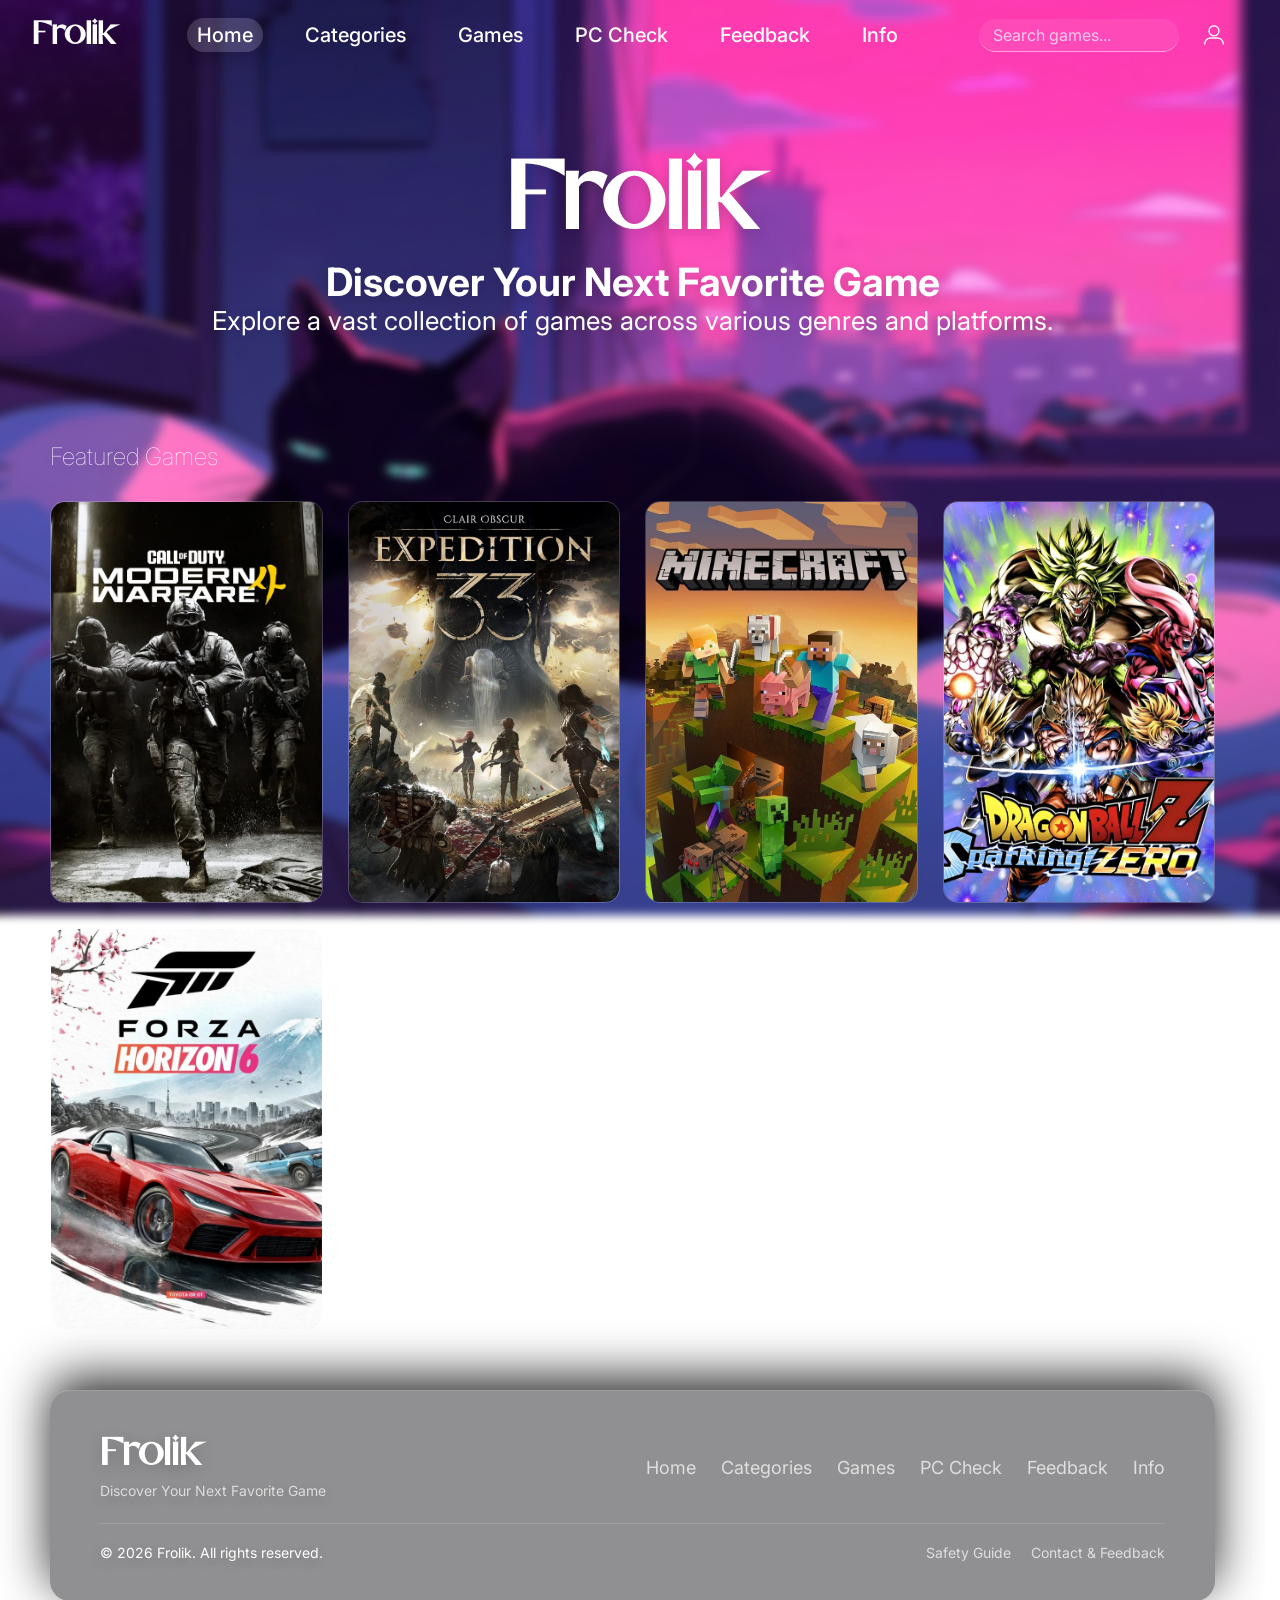
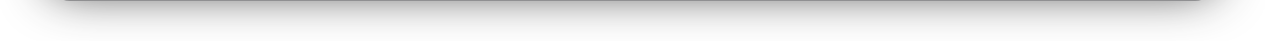
==== commit aceb0099: "final version" ====
--- a/index.html
+++ b/index.html
@@ -1,15 +1,15 @@
-<!DOCTYPE html>
-<html lang="en">
-
-<head>
-    <meta charset="UTF-8">
-    <meta name="viewport" content="width=device-width, initial-scale=1.0"> 
+<!DOCTYPE html>
+<html lang="en">
+
+<head>
+    <meta charset="UTF-8">
+    <meta name="viewport" content="width=device-width, initial-scale=1.0"> 
     <link href="https://fonts.googleapis.com/css2?family=Inter:wght@400;500;600;700&display=swap" rel="stylesheet">
-    <link rel="stylesheet" href="style.css">
-    <title>Frolik - Home</title>
-</head>
-
-<body>
+    <link rel="stylesheet" href="style.css">
+    <title>Frolik - Home</title>
+</head>
+
+<body>
         <nav class="navbar">
         <div class="nav-left">
             <h1><a href="index.html">Frolik</a></h1>
@@ -32,35 +32,35 @@
                 <a href="feedback.html"><img src="Images/prof.png" alt="User Profile"></a>
             </div>
         </div>
-    </nav>
-
-    <header class="hero">
-        <div class="hero-content">
-            <h1>Frolik</h1>
-            <h2>Discover Your Next Favorite Game</h2>
-            <p>Explore a vast collection of games across various genres and platforms.</p>
-        </div>
-    </header>
-    <section class="games-scroll">
-        <h2>Featured Games</h2>
-        <div class="cards-container">
-            <div class="game-card">
-                <img src="Images/featured1.jpg" alt="Game Cover">
-            </div>
-                        <div class="game-card">
-                <img src="Images/featured2.jpg" alt="Game Cover">
-            </div>
-                        <div class="game-card">
-                <img src="Images/featured3.jpg" alt="Game Cover">
-            </div>
-                        <div class="game-card">
-                <img src="Images/featured4.jpg" alt="Game Cover">
-            </div>
-                        <div class="game-card">
-                <img src="Images/featured5.jpg" alt="Game Cover">
-            </div>
-        </div>
-    </section>
+    </nav>
+
+    <header class="hero">
+        <div class="hero-content">
+            <h1>Frolik</h1>
+            <h2>Discover Your Next Favorite Game</h2>
+            <p>Explore a vast collection of games across various genres and platforms.</p>
+        </div>
+    </header>
+    <section class="games-scroll">
+        <h2>Featured Games</h2>
+        <div class="cards-container">
+            <div class="game-card">
+                <img src="Images/featured1.jpg" alt="Game Cover">
+            </div>
+                        <div class="game-card">
+                <img src="Images/featured2.jpg" alt="Game Cover">
+            </div>
+                        <div class="game-card">
+                <img src="Images/featured3.jpg" alt="Game Cover">
+            </div>
+                        <div class="game-card">
+                <img src="Images/featured4.jpg" alt="Game Cover">
+            </div>
+                        <div class="game-card">
+                <img src="Images/featured5.jpg" alt="Game Cover">
+            </div>
+        </div>
+    </section>
         <div class="footer">
         <div class="footer-top">
             <div class="footer-left">
@@ -84,8 +84,8 @@
                 <a href="feedback.html">Contact &amp; Feedback</a>
             </ul>
         </div>
-    </div>
-
-</body>
-
+    </div>
+
+</body>
+
 </html>
--- a/style.css
+++ b/style.css
@@ -1,336 +1,336 @@
-* {
-    font-family: 'Inter', sans-serif;
-    color: white;
-    box-sizing: border-box;
-}
-
-@font-face {
-    font-family: 'Amoria';
-    src: url('Fonts/amoria.otf') format('opentype');
-}
-
-@font-face {
-    font-family: 'Aurora';
-    src: url('Fonts/aurora.otf') format('opentype');
-}
-
-@font-face {
-    font-family: 'Magic';
-    src: url('Fonts/magicretro.ttf') format('truetype');
-}
-
-p, h1, h2 {
-    margin: 0;
-    text-shadow: 0 4px 15px rgba(0, 0, 0, 0.2);
-}
-
-html, body {
-    margin: 0;
-    padding: 0;
-    min-height: 100%;
-    overflow-x: hidden;
-}
-
-body::before {
-    content: '';
-    position: fixed;
-    top: -15px;
-    left: -15px;
-    right: -15px;
-    bottom: -15px;
-    background-image: url('Images/bg5.jpg');
-    background-size: cover;
-    background-position: center center;
-    background-repeat: no-repeat;
-    z-index: -1;
-    pointer-events: none;
-    filter: blur(5px);
-}
-
-.navbar {
-    display: flex;
-    justify-content: space-between;
-    position: relative;
-    align-items: center;
-    padding: 1rem 2rem;
-    width: 100%;
-    z-index: 100;
-}
-
-.navbar img {
-    width: 28px;
-    height: 28px;
-    display: block;
-}
-
-.nav-centre {
-    display: flex;
-    list-style: none;
-    margin: 0;
-    padding: 0;
-    gap: 2.5rem;
-}
-
-.nav-centre li a {
-    text-decoration: none;
-    font-weight: 500;
-    font-size: 20px;
-    transition: all 0.3s ease-out;
-}
-
-.nav-centre a:hover {
-    padding: 5px 12px;
-    border-radius: 20px;
-    background: rgba(255, 255, 255, 0.1);
-    box-shadow: 0 4px 15px rgba(0, 0, 0, 0.2);
-    backdrop-filter: blur(10px);
-}
-
-.nav-left h1 a {
-    text-decoration: none;
-    font-family: 'Amoria';
-    font-size: 32px;
-    transition: all 0.3s ease-out;
-}
-
-.nav-right {
-    display: flex;
-    align-items: center;
-    gap: 1rem;
-}
-
-nav .nav-right a {
-    padding: 5px;
-    display: flex;
-    justify-content: center;
-    align-items: center;
-    transition: all 0.3s ease-out;
-}
-
-nav .nav-right a:hover {
-    border-radius: 20px;
-    background: rgba(255, 255, 255, 0.2);
-    backdrop-filter: blur(10px);
-}
-
-.hero {
-    display: flex;
-    flex-direction: column;
-    justify-content: center;
-    align-items: center;
-    text-align: center;
-    font-size: 26px;
-    min-height: 38vh;
-    padding: 20px;
-    gap: 10px;
-}
-
-.hero h1 {
-    font-family: 'Amoria';
-    font-size: 95px;
-    padding: 10px;
-}
-
-.search-bar input {
-    border-radius: 50px;
-    width: 200px;
-    padding: 6px 14px;
-    border: none;
-    font-size: 16px;
-    background: rgba(255, 255, 255, 0.08);
-    backdrop-filter: blur(10px);
-    border-bottom: 1px solid rgba(255, 255, 255, 0.5);
-}
-
-.search-bar input:focus {
-    outline: none;
-    border-color: rgba(255, 255, 255, 0.8);
-}
-
-.search-bar input::placeholder {
-    color: rgba(255, 255, 255, 0.7);
-}
-
-.games-scroll {
-    padding: 0 40px;
-}
-
-.games-scroll h2 {
-    text-align: left;
-    padding: 30px 10px;
-    font-weight: lighter;
-}
-
-.cards-container {
-    display: grid;
-    grid-template-columns: repeat(auto-fit, minmax(220px, 1fr));
-    gap: 25px;
-    padding: 0 10px;
-}
-
-.game-card {
-    background: rgba(255, 255, 255, 0.08);
-    backdrop-filter: blur(12px);
-    border: 1px solid rgba(255, 255, 255, 0.15);
-    border-radius: 15px;
-    display: block;
-    overflow: hidden;
-    transition: transform 0.3s ease, box-shadow 0.3s ease;
-}
-
-.game-card img {
-    display: block;
-    width: 100%;
-    height: 400px;
-    object-fit: cover;
-    object-position: top;
-}
-
-.game-card:hover {
-    transform: translateY(-8px);
-    border-color: rgba(255, 255, 255, 0.4);
-}
-
-#detroit-img {
-    object-position: center 80%;
-}
-
-/* Details Page Styles */
-.detail-hero {
-    text-align: center;
-    padding: 40px 20px 10px 20px;
-    font-size: 28px;
-}
-
-#detail-scroll {
-    padding: 30px 50px;
-}
-
-.big-card {
-    width: 100%;
-    height: 480px;
-    border-radius: 16px;
-    overflow: hidden;
-    margin-bottom: 30px;
-    box-shadow: 0 15px 40px rgba(0, 0, 0, 0.6);
-    transition: transform 0.3s ease, box-shadow 0.3s ease;
-}
-
-.big-card img {
-    width: 100%;
-    height: 100%;
-    object-fit: cover;
-    display: block;
-    object-position: center 8%;
-}
-
-.game-info-box {
-    background: rgba(10, 10, 15, 0.75);
-    backdrop-filter: blur(15px);
-    border: 1px solid rgba(255, 255, 255, 0.15);
-    border-radius: 16px;
-    padding: 25px 30px;
-    margin-bottom: 35px;
-    box-shadow: 0 15px 40px rgba(0, 0, 0, 0.6);
-}
-
-.game-info-box h2 {
-    font-size: 32px;
-    margin-bottom: 8px;
-}
-
-.game-info-box .meta {
-    font-size: 14px;
-    color: rgba(255, 255, 255, 0.65);
-    margin-bottom: 14px;
-}
-
-.game-info-box .desc {
-    font-size: 15px;
-    line-height: 1.6;
-    color: rgba(255, 255, 255, 0.85);
-    margin-bottom: 18px;
-}
-
-.game-info-box .specs {
-    display: flex;
-    gap: 30px;
-    padding-top: 14px;
-    border-top: 1px solid rgba(255, 255, 255, 0.15);
-    font-size: 14px;
-    color: rgba(255, 255, 255, 0.8);
-}
-
-/* Footer */
-.footer {
-    margin: 60px 50px 40px 50px;
-    padding: 40px 50px;
-    background: rgba(10, 10, 15, 0.45);
-    backdrop-filter: blur(15px);
-    border-top: 1px solid rgba(255, 255, 255, 0.15);
-    border-radius: 20px;
-    box-shadow: 0 -12px 50px rgba(0, 0, 0, 0.85);
-}
-
-.footer-top {
-    display: flex;
-    justify-content: space-between;
-    align-items: center;
-}
-
-.footer-left h2 {
-    padding: 5px 0;
-    font-family: 'Amoria';
-    font-size: 38px;
-}
-
-.footer-left p {
-    color: rgba(255, 255, 255, 0.7);
-    font-size: 14px;
-}
-
-.footer-right {
-    display: flex;
-    list-style: none;
-    padding: 0;
-    gap: 25px;
-}
-
-.footer-right a {
-    color: rgba(255, 255, 255, 0.7);
-    text-decoration: none;
-    font-size: 18px;
-}
-
-.footer-right a:hover,
-.footer-bottom a:hover {
-    color: #ffffff;
-}
-
-.footer hr {
-    border: none;
-    border-top: 1px solid rgba(255, 255, 255, 0.15);
-    margin: 20px 0;
-}
-
-.footer-bottom {
-    display: flex;
-    align-items: center;
-    justify-content: space-between;
-    font-size: 14px;
-}
-
-.footer-bottom ul {
-    display: flex;
-    gap: 20px;
-    padding: 0;
-    margin: 0;
-}
-
-.footer-bottom a {
-    color: rgba(255, 255, 255, 0.7);
-    text-decoration: none;
-}
+* {
+    font-family: 'Inter', sans-serif;
+    color: white;
+    box-sizing: border-box;
+}
+
+@font-face {
+    font-family: 'Amoria';
+    src: url('Fonts/amoria.otf') format('opentype');
+}
+
+@font-face {
+    font-family: 'Aurora';
+    src: url('Fonts/aurora.otf') format('opentype');
+}
+
+@font-face {
+    font-family: 'Magic';
+    src: url('Fonts/magicretro.ttf') format('truetype');
+}
+
+p, h1, h2 {
+    margin: 0;
+    text-shadow: 0 4px 15px rgba(0, 0, 0, 0.2);
+}
+
+html, body {
+    margin: 0;
+    padding: 0;
+    min-height: 100%;
+    overflow-x: hidden;
+}
+
+body::before {
+    content: '';
+    position: fixed;
+    top: -15px;
+    left: -15px;
+    right: -15px;
+    bottom: -15px;
+    background-image: url('Images/bg5.jpg');
+    background-size: cover;
+    background-position: center center;
+    background-repeat: no-repeat;
+    z-index: -1;
+    pointer-events: none;
+    filter: blur(5px);
+}
+
+.navbar {
+    display: flex;
+    justify-content: space-between;
+    position: relative;
+    align-items: center;
+    padding: 1rem 2rem;
+    width: 100%;
+    z-index: 100;
+}
+
+.navbar img {
+    width: 28px;
+    height: 28px;
+    display: block;
+}
+
+.nav-centre {
+    display: flex;
+    list-style: none;
+    margin: 0;
+    padding: 0;
+    gap: 2.5rem;
+}
+
+.nav-centre li a {
+    text-decoration: none;
+    font-weight: 500;
+    font-size: 20px;
+    transition: all 0.3s ease-out;
+}
+
+.nav-centre a:hover {
+    padding: 5px 12px;
+    border-radius: 20px;
+    background: rgba(255, 255, 255, 0.1);
+    box-shadow: 0 4px 15px rgba(0, 0, 0, 0.2);
+    backdrop-filter: blur(10px);
+}
+
+.nav-left h1 a {
+    text-decoration: none;
+    font-family: 'Amoria';
+    font-size: 32px;
+    transition: all 0.3s ease-out;
+}
+
+.nav-right {
+    display: flex;
+    align-items: center;
+    gap: 1rem;
+}
+
+nav .nav-right a {
+    padding: 5px;
+    display: flex;
+    justify-content: center;
+    align-items: center;
+    transition: all 0.3s ease-out;
+}
+
+nav .nav-right a:hover {
+    border-radius: 20px;
+    background: rgba(255, 255, 255, 0.2);
+    backdrop-filter: blur(10px);
+}
+
+.hero {
+    display: flex;
+    flex-direction: column;
+    justify-content: center;
+    align-items: center;
+    text-align: center;
+    font-size: 26px;
+    min-height: 38vh;
+    padding: 20px;
+    gap: 10px;
+}
+
+.hero h1 {
+    font-family: 'Amoria';
+    font-size: 95px;
+    padding: 10px;
+}
+
+.search-bar input {
+    border-radius: 50px;
+    width: 200px;
+    padding: 6px 14px;
+    border: none;
+    font-size: 16px;
+    background: rgba(255, 255, 255, 0.08);
+    backdrop-filter: blur(10px);
+    border-bottom: 1px solid rgba(255, 255, 255, 0.5);
+}
+
+.search-bar input:focus {
+    outline: none;
+    border-color: rgba(255, 255, 255, 0.8);
+}
+
+.search-bar input::placeholder {
+    color: rgba(255, 255, 255, 0.7);
+}
+
+.games-scroll {
+    padding: 0 40px;
+}
+
+.games-scroll h2 {
+    text-align: left;
+    padding: 30px 10px;
+    font-weight: lighter;
+}
+
+.cards-container {
+    display: grid;
+    grid-template-columns: repeat(auto-fit, minmax(220px, 1fr));
+    gap: 25px;
+    padding: 0 10px;
+}
+
+.game-card {
+    background: rgba(255, 255, 255, 0.08);
+    backdrop-filter: blur(12px);
+    border: 1px solid rgba(255, 255, 255, 0.15);
+    border-radius: 15px;
+    display: block;
+    overflow: hidden;
+    transition: transform 0.3s ease, box-shadow 0.3s ease;
+}
+
+.game-card img {
+    display: block;
+    width: 100%;
+    height: 400px;
+    object-fit: cover;
+    object-position: top;
+}
+
+.game-card:hover {
+    transform: translateY(-8px);
+    border-color: rgba(255, 255, 255, 0.4);
+}
+
+#detroit-img {
+    object-position: center 80%;
+}
+
+/* Details Page Styles */
+.detail-hero {
+    text-align: center;
+    padding: 40px 20px 10px 20px;
+    font-size: 28px;
+}
+
+#detail-scroll {
+    padding: 30px 50px;
+}
+
+.big-card {
+    width: 100%;
+    height: 480px;
+    border-radius: 16px;
+    overflow: hidden;
+    margin-bottom: 30px;
+    box-shadow: 0 15px 40px rgba(0, 0, 0, 0.6);
+    transition: transform 0.3s ease, box-shadow 0.3s ease;
+}
+
+.big-card img {
+    width: 100%;
+    height: 100%;
+    object-fit: cover;
+    display: block;
+    object-position: center 8%;
+}
+
+.game-info-box {
+    background: rgba(10, 10, 15, 0.75);
+    backdrop-filter: blur(15px);
+    border: 1px solid rgba(255, 255, 255, 0.15);
+    border-radius: 16px;
+    padding: 25px 30px;
+    margin-bottom: 35px;
+    box-shadow: 0 15px 40px rgba(0, 0, 0, 0.6);
+}
+
+.game-info-box h2 {
+    font-size: 32px;
+    margin-bottom: 8px;
+}
+
+.game-info-box .meta {
+    font-size: 14px;
+    color: rgba(255, 255, 255, 0.65);
+    margin-bottom: 14px;
+}
+
+.game-info-box .desc {
+    font-size: 15px;
+    line-height: 1.6;
+    color: rgba(255, 255, 255, 0.85);
+    margin-bottom: 18px;
+}
+
+.game-info-box .specs {
+    display: flex;
+    gap: 30px;
+    padding-top: 14px;
+    border-top: 1px solid rgba(255, 255, 255, 0.15);
+    font-size: 14px;
+    color: rgba(255, 255, 255, 0.8);
+}
+
+/* Footer */
+.footer {
+    margin: 60px 50px 40px 50px;
+    padding: 40px 50px;
+    background: rgba(10, 10, 15, 0.45);
+    backdrop-filter: blur(15px);
+    border-top: 1px solid rgba(255, 255, 255, 0.15);
+    border-radius: 20px;
+    box-shadow: 0 -12px 50px rgba(0, 0, 0, 0.85);
+}
+
+.footer-top {
+    display: flex;
+    justify-content: space-between;
+    align-items: center;
+}
+
+.footer-left h2 {
+    padding: 5px 0;
+    font-family: 'Amoria';
+    font-size: 38px;
+}
+
+.footer-left p {
+    color: rgba(255, 255, 255, 0.7);
+    font-size: 14px;
+}
+
+.footer-right {
+    display: flex;
+    list-style: none;
+    padding: 0;
+    gap: 25px;
+}
+
+.footer-right a {
+    color: rgba(255, 255, 255, 0.7);
+    text-decoration: none;
+    font-size: 18px;
+}
+
+.footer-right a:hover,
+.footer-bottom a:hover {
+    color: #ffffff;
+}
+
+.footer hr {
+    border: none;
+    border-top: 1px solid rgba(255, 255, 255, 0.15);
+    margin: 20px 0;
+}
+
+.footer-bottom {
+    display: flex;
+    align-items: center;
+    justify-content: space-between;
+    font-size: 14px;
+}
+
+.footer-bottom ul {
+    display: flex;
+    gap: 20px;
+    padding: 0;
+    margin: 0;
+}
+
+.footer-bottom a {
+    color: rgba(255, 255, 255, 0.7);
+    text-decoration: none;
+}
 
 /* Exact same navbar position and sizing across all pages */
 html {
